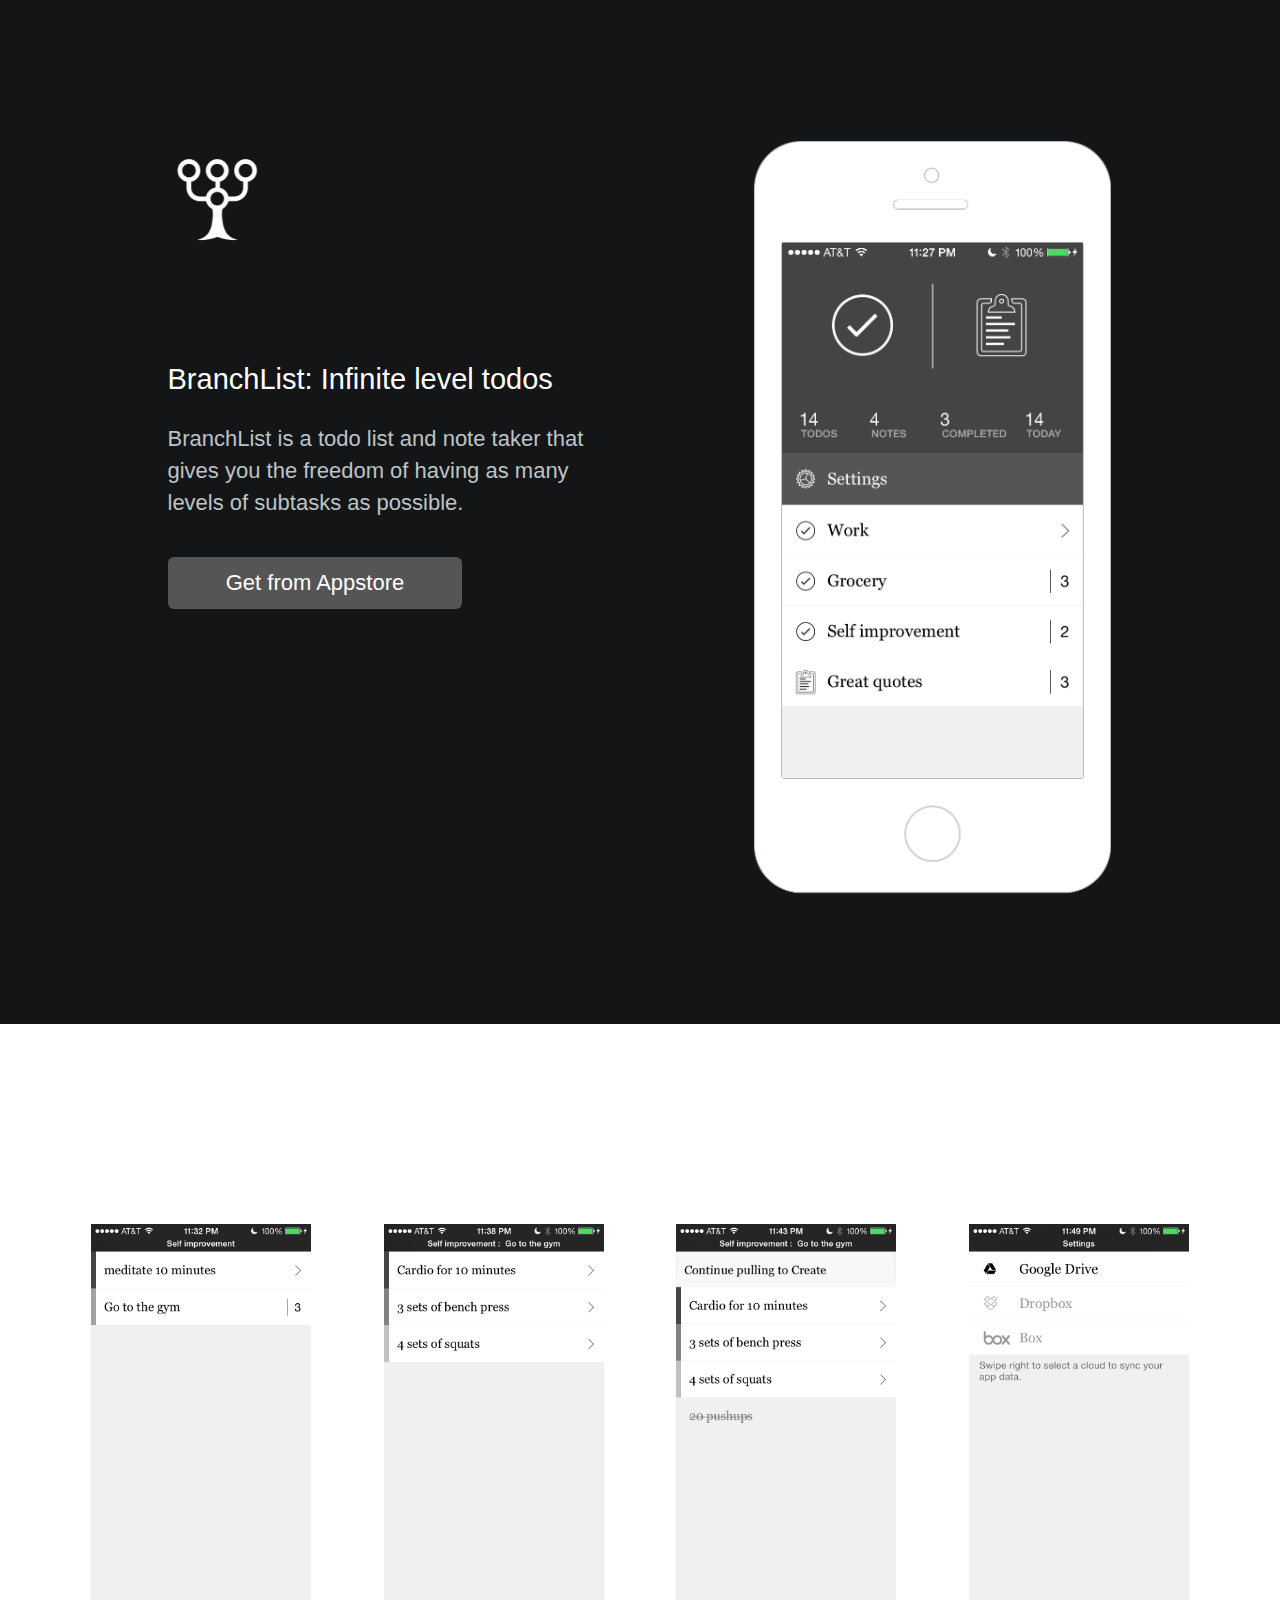
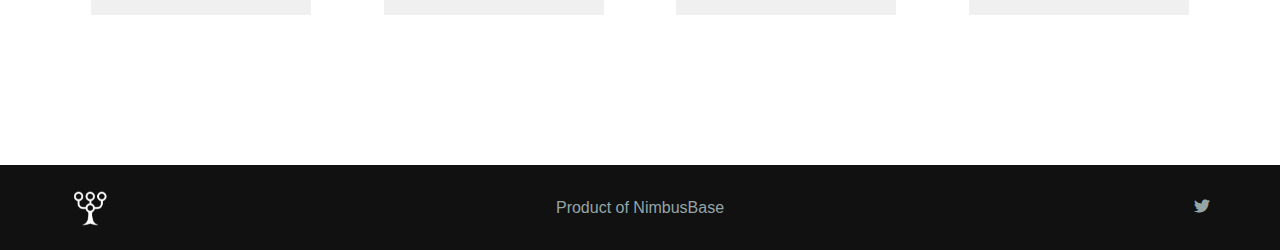
==== cn/index.html @ 677c8f85 "Add cn page" ====
<!DOCTYPE html>
<html lang="en">
    <head>
        <meta charset="utf-8">
        <title>BranchList</title>
        <meta name="apple-mobile-web-app-capable" content="yes" />
        <meta name="viewport" content="width=device-width, initial-scale=1.0, maximum-scale=1.0, user-scalable=no" />
        <meta name="apple-mobile-web-app-status-bar-style" content="black" />
        <link rel="shortcut icon" href="/flat-ui/images/favicon.ico">
        <link rel="stylesheet" href="/flat-ui/bootstrap/css/bootstrap.css">
        <link rel="stylesheet" href="/flat-ui/css/flat-ui.css">
        <!-- Using only with Flat-UI (free)-->
        <link rel="stylesheet" href="/common-files/css/icon-font.css">
        <!-- end -->
        <link rel="stylesheet" href="/css/style.css">
        <link rel="stylesheet" href="/css/edit.css">
    </head>

    <body>
        
        <div class="page-wrapper">
            <!-- header-13 -->
            <header class="header-13">
                <div class="container">
                    <div class="row">
                        <div class="col-sm-11 col-sm-offset-1">
                            <a class="brand" href="#"><img src="/img/iOS7_icon_grid@2x.png" width="100" height="100" alt=""> </a>
                        </div>
                    </div>
                </div>
            </header>
            <section class="header-13-sub v-center bg-midnight-blue">
                <div>
                    <div class="background">&nbsp;</div>
                    <div class="container">
                        <div class="row">
                            <div class="col-sm-5 col-sm-offset-1">
                                <h3>BranchList: Infinite level todos</h3>
                                <p class="lead">BranchList is a todo list and note taker that gives you the freedom of having as many levels of subtasks as possible.</p> <br>
                                <div class="row">
                                    <div class="col-md-8">
                                        <a class="btn btn-danger btn-huge" href="#">Get from Appstore</a>
                                    </div>
                                </div>
                            </div>
                            <div class="col-sm-4 col-sm-offset-1">
                                <img src="/img/branchlist_iphone.png" class="hidden-xs" alt="">
                            </div>
                        </div>
                    </div>
                </div>
            </section>

      <!-- content-30 -->
      <section class="content-30">
        <div class="container">
          <div class="row features">
            <div class="col-sm-3 box-1">
              <div class="description-top">
                <h6>Click on the right side of any task or list to go down another level; The number indicate # of subtasks</h6>
                <img src="/common-files/img/content/arrow-tl@2x.png" width="61" height="97" alt="">
              </div>
              <div class="img">
                <img src="/img/branchlist_1.png" width="220" height="391" alt="">
                <img src="/img/branchlist_1.png" width="220" height="391" alt="">
              </div>
            </div>
            <div class="col-sm-3 box-2">
              <div class="description-top">
                <h6>Go down as many levels as you like</h6>
                <img src="/common-files/img/content/arrow-tl@2x.png" width="61" height="97" alt="">
              </div>
              <div class="img">
                <img src="/img/branchlist_2.png" width="220" height="391" alt="">
                <img src="/img/branchlist_2.png" width="220" height="391" alt="">
              </div>
            </div>
            <div class="col-sm-3 box-3">
              <div class="description-top">
                <h6>Intuitive ui allowing you to pull down and pinch apart to create, and swipe to complete or delete</h6>
                <img src="/common-files/img/content/arrow-tr@2x.png" width="61" height="97" alt="">
              </div>
              <div class="img">
                <img src="/img/branchlist_3.png" width="220" height="391" alt="">
                <img src="/img/branchlist_3.png" width="220" height="391" alt="">
              </div>
            </div>
            <div class="col-sm-3 box-4">
              <div class="description-top">
                <h6>Sync the data on any of your personal cloud accounts!</h6>
                <img src="/common-files/img/content/arrow-tr@2x.png" width="61" height="97" alt="">
              </div>
              <div class="img">
                <img src="/img/branchlist_4.png" width="220" height="391" alt="">
                <img src="/img/branchlist_4.png" width="220" height="391" alt="">
              </div>
            </div>
          </div>
        </div>
      </section>


	<footer class="footer-14">
        <div class="container">
          <a class="brand" href="#">
            <img src="/img/iOS7_icon_grid@2x.png" width="41" height="41" alt="" style="position: relative; top: -7px;">
          </a>
          <nav>
            <ul>
              <li class="active"><a target="_blank" href="http://nimbusbase.com">Product of NimbusBase</a>
              </li>
            </ul>
          </nav>
          <div class="social-btns">
            <a href="https://twitter.com/nimbusbase">
              <div class="fui-twitter"></div>
              <div class="fui-twitter"></div>
            </a>
            <!--<a href="#">
              <div class="fui-facebook"></div>
              <div class="fui-facebook"></div>
            </a>
            <a href="#">
              <div class="fui-vimeo"></div>
              <div class="fui-vimeo"></div>
            </a> -->
          </div>
        </div>
      </footer>

        </div>

        <!-- Placed at the end of the document so the pages load faster -->
        <script src="/common-files/js/jquery-1.10.2.min.js"></script>
        <script src="/flat-ui/js/bootstrap.min.js"></script>
        <script src="/common-files/js/modernizr.custom.js"></script>
        <script src="/common-files/js/jquery.scrollTo-1.4.3.1-min.js"></script>
        <script src="/common-files/js/jquery.parallax.min.js"></script>
        <script src="/common-files/js/startup-kit.js"></script>
        <!-- <script src="js/script.js"></script> -->

    </body>
</html>
---- flat-ui/css/flat-ui.css ----
@font-face {
  font-family: 'Lato';
  src: url('../fonts/lato/lato-black.eot');
  src: url('../fonts/lato/lato-black.eot?#iefix') format('embedded-opentype'), url('../fonts/lato/lato-black.woff') format('woff'), url('../fonts/lato/lato-black.ttf') format('truetype'), url('../fonts/lato/lato-black.svg#latoblack') format('svg');
  font-weight: 900;
  font-style: normal;
}
@font-face {
  font-family: 'Lato';
  src: url('../fonts/lato/lato-bold.eot');
  src: url('../fonts/lato/lato-bold.eot?#iefix') format('embedded-opentype'), url('../fonts/lato/lato-bold.woff') format('woff'), url('../fonts/lato/lato-bold.ttf') format('truetype'), url('../fonts/lato/lato-bold.svg#latobold') format('svg');
  font-weight: bold;
  font-style: normal;
}
@font-face {
  font-family: 'Lato';
  src: url('../fonts/lato/lato-bolditalic.eot');
  src: url('../fonts/lato/lato-bolditalic.eot?#iefix') format('embedded-opentype'), url('../fonts/lato/lato-bolditalic.woff') format('woff'), url('../fonts/lato/lato-bolditalic.ttf') format('truetype'), url('../fonts/lato/lato-bolditalic.svg#latobold-italic') format('svg');
  font-weight: bold;
  font-style: italic;
}
@font-face {
  font-family: 'Lato';
  src: url('../fonts/lato/lato-italic.eot');
  src: url('../fonts/lato/lato-italic.eot?#iefix') format('embedded-opentype'), url('../fonts/lato/lato-italic.woff') format('woff'), url('../fonts/lato/lato-italic.ttf') format('truetype'), url('../fonts/lato/lato-italic.svg#latoitalic') format('svg');
  font-weight: normal;
  font-style: italic;
}
@font-face {
  font-family: 'Lato';
  src: url('../fonts/lato/lato-light.eot');
  src: url('../fonts/lato/lato-light.eot?#iefix') format('embedded-opentype'), url('../fonts/lato/lato-light.woff') format('woff'), url('../fonts/lato/lato-light.ttf') format('truetype'), url('../fonts/lato/lato-light.svg#latolight') format('svg');
  font-weight: 300;
  font-style: normal;
}
@font-face {
  font-family: 'Lato';
  src: url('../fonts/lato/lato-regular.eot');
  src: url('../fonts/lato/lato-regular.eot?#iefix') format('embedded-opentype'), url('../fonts/lato/lato-regular.woff') format('woff'), url('../fonts/lato/lato-regular.ttf') format('truetype'), url('../fonts/lato/lato-regular.svg#latoregular') format('svg');
  font-weight: normal;
  font-style: normal;
}
@font-face {
  font-family: "Flat-UI-Icons";
  src: url('../fonts/flat-ui-icons-regular.eot');
  src: url('../fonts/flat-ui-icons-regular.eot?#iefix') format('embedded-opentype'), url('../fonts/flat-ui-icons-regular.woff') format('woff'), url('../fonts/flat-ui-icons-regular.ttf') format('truetype'), url('../fonts/flat-ui-icons-regular.svg#flat-ui-icons-regular') format('svg');
  font-weight: normal;
  font-style: normal;
}
/* Use the following CSS code if you want to use data attributes for inserting your icons */
[data-icon]:before {
  font-family: 'Flat-UI-Icons';
  content: attr(data-icon);
  speak: none;
  font-weight: normal;
  font-variant: normal;
  text-transform: none;
  -webkit-font-smoothing: antialiased;
  -moz-osx-font-smoothing: grayscale;
}
/* Use the following CSS code if you want to have a class per icon */
/*
Instead of a list of all class selectors,
you can use the generic selector below, but it's slower:
[class*="fui-"] {
*/
.fui-arrow-right,
.fui-arrow-left,
.fui-cmd,
.fui-check-inverted,
.fui-heart,
.fui-location,
.fui-plus,
.fui-check,
.fui-cross,
.fui-list,
.fui-new,
.fui-video,
.fui-photo,
.fui-volume,
.fui-time,
.fui-eye,
.fui-chat,
.fui-search,
.fui-user,
.fui-mail,
.fui-lock,
.fui-gear,
.fui-radio-unchecked,
.fui-radio-checked,
.fui-checkbox-unchecked,
.fui-checkbox-checked,
.fui-calendar-solid,
.fui-pause,
.fui-play,
.fui-check-inverted-2 {
  display: inline-block;
  font-family: 'Flat-UI-Icons';
  speak: none;
  font-style: normal;
  font-weight: normal;
  font-variant: normal;
  text-transform: none;
  -webkit-font-smoothing: antialiased;
  -moz-osx-font-smoothing: grayscale;
}
.fui-arrow-right:before {
  content: "\e02c";
}
.fui-arrow-left:before {
  content: "\e02d";
}
.fui-cmd:before {
  content: "\e02f";
}
.fui-check-inverted:before {
  content: "\e006";
}
.fui-heart:before {
  content: "\e007";
}
.fui-location:before {
  content: "\e008";
}
.fui-plus:before {
  content: "\e009";
}
.fui-check:before {
  content: "\e00a";
}
.fui-cross:before {
  content: "\e00b";
}
.fui-list:before {
  content: "\e00c";
}
.fui-new:before {
  content: "\e00d";
}
.fui-video:before {
  content: "\e00e";
}
.fui-photo:before {
  content: "\e00f";
}
.fui-volume:before {
  content: "\e010";
}
.fui-time:before {
  content: "\e011";
}
.fui-eye:before {
  content: "\e012";
}
.fui-chat:before {
  content: "\e013";
}
.fui-search:before {
  content: "\e01c";
}
.fui-user:before {
  content: "\e01d";
}
.fui-mail:before {
  content: "\e01e";
}
.fui-lock:before {
  content: "\e01f";
}
.fui-gear:before {
  content: "\e024";
}
.fui-radio-unchecked:before {
  content: "\e02b";
}
.fui-radio-checked:before {
  content: "\e032";
}
.fui-checkbox-unchecked:before {
  content: "\e033";
}
.fui-checkbox-checked:before {
  content: "\e034";
}
.fui-calendar-solid:before {
  content: "\e022";
}
.fui-pause:before {
  content: "\e03b";
}
.fui-play:before {
  content: "\e03c";
}
.fui-check-inverted-2:before {
  content: "\e000";
}
.dropdown-arrow-inverse {
  border-bottom-color: #34495e !important;
  border-top-color: #34495e !important;
}
body {
  font-family: "Lato", Helvetica, Arial, sans-serif;
  font-size: 18px;
  line-height: 1.72222;
  color: #34495e;
  background-color: #ffffff;
}
a {
  color: #16a085;
  text-decoration: none;
  -webkit-transition: 0.25s;
  transition: 0.25s;
}
a:hover,
a:focus {
  color: #1abc9c;
  text-decoration: none;
}
a:focus {
  outline: none;
}
.img-rounded {
  border-radius: 6px;
}
.img-thumbnail {
  padding: 4px;
  line-height: 1.72222;
  background-color: #ffffff;
  border: 2px solid #bdc3c7;
  border-radius: 6px;
  -webkit-transition: all 0.25s ease-in-out;
  transition: all 0.25s ease-in-out;
  display: inline-block;
  max-width: 100%;
  height: auto;
}
.img-comment {
  font-size: 15px;
  line-height: 1.2;
  font-style: italic;
  margin: 24px 0;
}
h1,
h2,
h3,
h4,
h5,
h6,
.h1,
.h2,
.h3,
.h4,
.h5,
.h6 {
  font-family: inherit;
  font-weight: 700;
  line-height: 1.1;
  color: inherit;
}
h1 small,
h2 small,
h3 small,
h4 small,
h5 small,
h6 small,
.h1 small,
.h2 small,
.h3 small,
.h4 small,
.h5 small,
.h6 small {
  color: #e7e9ec;
}
h1,
h2,
h3 {
  margin-top: 30px;
  margin-bottom: 15px;
}
h4,
h5,
h6 {
  margin-top: 15px;
  margin-bottom: 15px;
}
h6 {
  font-weight: normal;
}
h1,
.h1 {
  font-size: 61px;
}
h2,
.h2 {
  font-size: 53px;
}
h3,
.h3 {
  font-size: 40px;
}
h4,
.h4 {
  font-size: 29px;
}
h5,
.h5 {
  font-size: 28px;
}
h6,
.h6 {
  font-size: 24px;
}
p {
  font-size: 18px;
  line-height: 1.72222;
  margin: 0 0 15px;
}
.lead {
  margin-bottom: 30px;
  font-size: 28px;
  line-height: 1.46428571;
  font-weight: 300;
}
@media (min-width: 768px) {
  .lead {
    font-size: 30.006px;
  }
}
small,
.small {
  font-size: 83%;
  line-height: 2.067;
}
.text-muted {
  color: #bdc3c7;
}
.text-inverse {
  color: #ffffff;
}
.text-primary {
  color: #1abc9c;
}
a.text-primary:hover {
  color: #15967d;
}
.text-warning {
  color: #f1c40f;
}
a.text-warning:hover {
  color: #c19d0c;
}
.text-danger {
  color: #e74c3c;
}
a.text-danger:hover {
  color: #b93d30;
}
.text-success {
  color: #2ecc71;
}
a.text-success:hover {
  color: #25a35a;
}
.text-info {
  color: #3498db;
}
a.text-info:hover {
  color: #2a7aaf;
}
.bg-primary {
  color: #ffffff;
  background-color: #34495e;
}
a.bg-primary:hover {
  background-color: #222f3d;
}
.bg-success {
  background-color: #dff0d8;
}
a.bg-success:hover {
  background-color: #c1e2b3;
}
.bg-info {
  background-color: #d9edf7;
}
a.bg-info:hover {
  background-color: #afd9ee;
}
.bg-warning {
  background-color: #fcf8e3;
}
a.bg-warning:hover {
  background-color: #f7ecb5;
}
.bg-danger {
  background-color: #f2dede;
}
a.bg-danger:hover {
  background-color: #e4b9b9;
}
.page-header {
  padding-bottom: 14px;
  margin: 60px 0 30px;
  border-bottom: 1px solid #e7e9ec;
}
ul,
ol {
  margin-bottom: 15px;
}
dl {
  margin-bottom: 30px;
}
dt,
dd {
  line-height: 1.72222;
}
@media (min-width: 768px) {
  .dl-horizontal dt {
    width: 160px;
  }
  .dl-horizontal dd {
    margin-left: 180px;
  }
}
abbr[title],
abbr[data-original-title] {
  border-bottom: 1px dotted #bdc3c7;
}
blockquote {
  border-left: 3px solid #e7e9ec;
  padding: 0 0 0 16px;
  margin: 0 0 30px;
}
blockquote p {
  font-size: 20px;
  line-height: 1.55;
  font-weight: normal;
  margin-bottom: .4em;
}
blockquote small,
blockquote .small {
  font-size: 18px;
  line-height: 1.72222;
  font-style: italic;
  color: inherit;
}
blockquote small:before,
blockquote .small:before {
  content: "";
}
blockquote.pull-right {
  padding-right: 16px;
  padding-left: 0;
  border-right: 3px solid #e7e9ec;
  border-left: 0;
}
blockquote.pull-right small:after {
  content: "";
}
address {
  margin-bottom: 30px;
  line-height: 1.72222;
}
code,
kbd,
pre,
samp {
  font-family: Monaco, Menlo, Consolas, "Courier New", monospace;
}
code {
  padding: 2px 6px;
  font-size: 85%;
  color: #c7254e;
  background-color: #f9f2f4;
  border-radius: 4px;
}
kbd {
  padding: 2px 6px;
  font-size: 85%;
  color: #ffffff;
  background-color: #34495e;
  border-radius: 4px;
  box-shadow: none;
}
pre {
  padding: 8px;
  margin: 0 0 15px;
  font-size: 13px;
  line-height: 1.72222;
  color: inherit;
  background-color: #ffffff;
  border: 2px solid #e7e9ec;
  border-radius: 6px;
  white-space: pre;
}
.pre-scrollable {
  max-height: 340px;
}
.thumbnail {
  display: block;
  padding: 4px;
  margin-bottom: 5px;
  line-height: 1.72222;
  background-color: #ffffff;
  border: 2px solid #bdc3c7;
  border-radius: 6px;
  -webkit-transition: all 0.25s ease-in-out;
  transition: all 0.25s ease-in-out;
}
.thumbnail > img,
.thumbnail a > img {
  display: block;
  max-width: 100%;
  height: auto;
  margin-left: auto;
  margin-right: auto;
}
a.thumbnail:hover,
a.thumbnail:focus,
a.thumbnail.active {
  border-color: #16a085;
}
.thumbnail .caption {
  padding: 9px;
  color: #34495e;
}
.btn {
  border: none;
  font-size: 15px;
  font-weight: normal;
  line-height: 1.4;
  border-radius: 4px;
  padding: 10px 15px;
  -webkit-font-smoothing: subpixel-antialiased;
  -webkit-transition: border .25s linear, color .25s linear, background-color .25s linear;
  transition: border .25s linear, color .25s linear, background-color .25s linear;
}
.btn:hover,
.btn:focus {
  outline: none;
  color: #ffffff;
}
.btn:active,
.btn.active {
  outline: none;
  -webkit-box-shadow: none;
  box-shadow: none;
}
.btn.disabled,
.btn[disabled],
fieldset[disabled] .btn {
  background-color: #bdc3c7;
  color: rgba(255, 255, 255, 0.75);
  opacity: 0.7;
  filter: alpha(opacity=70);
}
.btn > [class^="fui-"] {
  margin: 0 1px;
  position: relative;
  line-height: 1;
  top: 1px;
}
.btn-xs.btn > [class^="fui-"] {
  font-size: 11px;
  top: 0;
}
.btn-hg.btn > [class^="fui-"] {
  top: 2px;
}
.btn-default {
  color: #ffffff;
  background-color: #bdc3c7;
}
.btn-default:hover,
.btn-default:focus,
.btn-default:active,
.btn-default.active,
.open .dropdown-toggle.btn-default {
  color: #ffffff;
  background-color: #cacfd2;
  border-color: #cacfd2;
}
.btn-default:active,
.btn-default.active,
.open .dropdown-toggle.btn-default {
  background: #a1a6a9;
  border-color: #a1a6a9;
}
.btn-default.disabled,
.btn-default[disabled],
fieldset[disabled] .btn-default,
.btn-default.disabled:hover,
.btn-default[disabled]:hover,
fieldset[disabled] .btn-default:hover,
.btn-default.disabled:focus,
.btn-default[disabled]:focus,
fieldset[disabled] .btn-default:focus,
.btn-default.disabled:active,
.btn-default[disabled]:active,
fieldset[disabled] .btn-default:active,
.btn-default.disabled.active,
.btn-default[disabled].active,
fieldset[disabled] .btn-default.active {
  background-color: #bdc3c7;
  border-color: #bdc3c7;
}
.btn-primary {
  color: #ffffff;
  background-color: #1abc9c;
}
.btn-primary:hover,
.btn-primary:focus,
.btn-primary:active,
.btn-primary.active,
.open .dropdown-toggle.btn-primary {
  color: #ffffff;
  background-color: #48c9b0;
  border-color: #48c9b0;
}
.btn-primary:active,
.btn-primary.active,
.open .dropdown-toggle.btn-primary {
  background: #16a085;
  border-color: #16a085;
}
.btn-primary.disabled,
.btn-primary[disabled],
fieldset[disabled] .btn-primary,
.btn-primary.disabled:hover,
.btn-primary[disabled]:hover,
fieldset[disabled] .btn-primary:hover,
.btn-primary.disabled:focus,
.btn-primary[disabled]:focus,
fieldset[disabled] .btn-primary:focus,
.btn-primary.disabled:active,
.btn-primary[disabled]:active,
fieldset[disabled] .btn-primary:active,
.btn-primary.disabled.active,
.btn-primary[disabled].active,
fieldset[disabled] .btn-primary.active {
  background-color: #1abc9c;
  border-color: #1abc9c;
}
.btn-info {
  color: #ffffff;
  background-color: #3498db;
}
.btn-info:hover,
.btn-info:focus,
.btn-info:active,
.btn-info.active,
.open .dropdown-toggle.btn-info {
  color: #ffffff;
  background-color: #5dade2;
  border-color: #5dade2;
}
.btn-info:active,
.btn-info.active,
.open .dropdown-toggle.btn-info {
  background: #2c81ba;
  border-color: #2c81ba;
}
.btn-info.disabled,
.btn-info[disabled],
fieldset[disabled] .btn-info,
.btn-info.disabled:hover,
.btn-info[disabled]:hover,
fieldset[disabled] .btn-info:hover,
.btn-info.disabled:focus,
.btn-info[disabled]:focus,
fieldset[disabled] .btn-info:focus,
.btn-info.disabled:active,
.btn-info[disabled]:active,
fieldset[disabled] .btn-info:active,
.btn-info.disabled.active,
.btn-info[disabled].active,
fieldset[disabled] .btn-info.active {
  background-color: #3498db;
  border-color: #3498db;
}
.btn-danger {
  color: #ffffff;
  background-color: #e74c3c;
}
.btn-danger:hover,
.btn-danger:focus,
.btn-danger:active,
.btn-danger.active,
.open .dropdown-toggle.btn-danger {
  color: #ffffff;
  background-color: #ec7063;
  border-color: #ec7063;
}
.btn-danger:active,
.btn-danger.active,
.open .dropdown-toggle.btn-danger {
  background: #c44133;
  border-color: #c44133;
}
.btn-danger.disabled,
.btn-danger[disabled],
fieldset[disabled] .btn-danger,
.btn-danger.disabled:hover,
.btn-danger[disabled]:hover,
fieldset[disabled] .btn-danger:hover,
.btn-danger.disabled:focus,
.btn-danger[disabled]:focus,
fieldset[disabled] .btn-danger:focus,
.btn-danger.disabled:active,
.btn-danger[disabled]:active,
fieldset[disabled] .btn-danger:active,
.btn-danger.disabled.active,
.btn-danger[disabled].active,
fieldset[disabled] .btn-danger.active {
  background-color: #e74c3c;
  border-color: #e74c3c;
}
.btn-success {
  color: #ffffff;
  background-color: #2ecc71;
}
.btn-success:hover,
.btn-success:focus,
.btn-success:active,
.btn-success.active,
.open .dropdown-toggle.btn-success {
  color: #ffffff;
  background-color: #58d68d;
  border-color: #58d68d;
}
.btn-success:active,
.btn-success.active,
.open .dropdown-toggle.btn-success {
  background: #27ad60;
  border-color: #27ad60;
}
.btn-success.disabled,
.btn-success[disabled],
fieldset[disabled] .btn-success,
.btn-success.disabled:hover,
.btn-success[disabled]:hover,
fieldset[disabled] .btn-success:hover,
.btn-success.disabled:focus,
.btn-success[disabled]:focus,
fieldset[disabled] .btn-success:focus,
.btn-success.disabled:active,
.btn-success[disabled]:active,
fieldset[disabled] .btn-success:active,
.btn-success.disabled.active,
.btn-success[disabled].active,
fieldset[disabled] .btn-success.active {
  background-color: #2ecc71;
  border-color: #2ecc71;
}
.btn-warning {
  color: #ffffff;
  background-color: #f1c40f;
}
.btn-warning:hover,
.btn-warning:focus,
.btn-warning:active,
.btn-warning.active,
.open .dropdown-toggle.btn-warning {
  color: #ffffff;
  background-color: #f5d313;
  border-color: #f5d313;
}
.btn-warning:active,
.btn-warning.active,
.open .dropdown-toggle.btn-warning {
  background: #cda70d;
  border-color: #cda70d;
}
.btn-warning.disabled,
.btn-warning[disabled],
fieldset[disabled] .btn-warning,
.btn-warning.disabled:hover,
.btn-warning[disabled]:hover,
fieldset[disabled] .btn-warning:hover,
.btn-warning.disabled:focus,
.btn-warning[disabled]:focus,
fieldset[disabled] .btn-warning:focus,
.btn-warning.disabled:active,
.btn-warning[disabled]:active,
fieldset[disabled] .btn-warning:active,
.btn-warning.disabled.active,
.btn-warning[disabled].active,
fieldset[disabled] .btn-warning.active {
  background-color: #f1c40f;
  border-color: #f1c40f;
}
.btn-inverse {
  color: #ffffff;
  background-color: #34495e;
}
.btn-inverse:hover,
.btn-inverse:focus,
.btn-inverse:active,
.btn-inverse.active,
.open .dropdown-toggle.btn-inverse {
  color: #ffffff;
  background-color: #415b76;
  border-color: #415b76;
}
.btn-inverse:active,
.btn-inverse.active,
.open .dropdown-toggle.btn-inverse {
  background: #2c3e50;
  border-color: #2c3e50;
}
.btn-inverse.disabled,
.btn-inverse[disabled],
fieldset[disabled] .btn-inverse,
.btn-inverse.disabled:hover,
.btn-inverse[disabled]:hover,
fieldset[disabled] .btn-inverse:hover,
.btn-inverse.disabled:focus,
.btn-inverse[disabled]:focus,
fieldset[disabled] .btn-inverse:focus,
.btn-inverse.disabled:active,
.btn-inverse[disabled]:active,
fieldset[disabled] .btn-inverse:active,
.btn-inverse.disabled.active,
.btn-inverse[disabled].active,
fieldset[disabled] .btn-inverse.active {
  background-color: #34495e;
  border-color: #34495e;
}
.btn-embossed {
  -webkit-box-shadow: inset 0 -2px 0 rgba(0, 0, 0, 0.15);
  box-shadow: inset 0 -2px 0 rgba(0, 0, 0, 0.15);
}
.btn-embossed.active,
.btn-embossed:active {
  -webkit-box-shadow: inset 0 2px 0 rgba(0, 0, 0, 0.15);
  box-shadow: inset 0 2px 0 rgba(0, 0, 0, 0.15);
}
.btn-wide {
  min-width: 140px;
  padding-left: 30px;
  padding-right: 30px;
}
.btn-link {
  color: #16a085;
}
.btn-link:hover,
.btn-link:focus {
  color: #1abc9c;
  text-decoration: underline;
  background-color: transparent;
}
.btn-link[disabled]:hover,
fieldset[disabled] .btn-link:hover,
.btn-link[disabled]:focus,
fieldset[disabled] .btn-link:focus {
  color: #bdc3c7;
  text-decoration: none;
}
.btn-hg {
  padding: 13px 20px;
  font-size: 22px;
  line-height: 1.227;
  border-radius: 6px;
}
.btn-lg {
  padding: 10px 19px;
  font-size: 17px;
  line-height: 1.471;
  border-radius: 6px;
}
.btn-sm {
  padding: 9px 13px;
  font-size: 13px;
  line-height: 1.385;
  border-radius: 4px;
}
.btn-xs {
  padding: 6px 9px;
  font-size: 12px;
  line-height: 1.083;
  border-radius: 3px;
}
.btn-tip {
  font-weight: 300;
  padding-left: 10px;
  font-size: 92%;
}
.btn-block {
  white-space: normal;
}
.btn-default .caret {
  border-top-color: #ffffff;
}
.btn-primary .caret,
.btn-success .caret,
.btn-warning .caret,
.btn-danger .caret,
.btn-info .caret {
  border-top-color: #ffffff;
}
.dropup .btn-default .caret {
  border-bottom-color: #ffffff;
}
.dropup .btn-primary .caret,
.dropup .btn-success .caret,
.dropup .btn-warning .caret,
.dropup .btn-danger .caret,
.dropup .btn-info .caret {
  border-bottom-color: #ffffff;
}
.btn-group-xs > .btn {
  padding: 6px 9px;
  font-size: 12px;
  line-height: 1.083;
  border-radius: 3px;
}
.btn-group-sm > .btn {
  padding: 9px 13px;
  font-size: 13px;
  line-height: 1.385;
  border-radius: 4px;
}
.btn-group-lg > .btn {
  padding: 10px 19px;
  font-size: 17px;
  line-height: 1.471;
  border-radius: 6px;
}
.btn-group-gh > .btn {
  padding: 13px 20px;
  font-size: 22px;
  line-height: 1.227;
  border-radius: 6px;
}
.btn-group > .btn + .btn {
  margin-left: 0;
}
.btn-group > .btn + .dropdown-toggle {
  border-left: 2px solid rgba(52, 73, 94, 0.15);
  padding-left: 12px;
  padding-right: 12px;
}
.btn-group > .btn + .dropdown-toggle .caret {
  margin-left: 3px;
  margin-right: 3px;
}
.btn-group > .btn.btn-gh + .dropdown-toggle .caret {
  margin-left: 7px;
  margin-right: 7px;
}
.btn-group > .btn.btn-sm + .dropdown-toggle .caret {
  margin-left: 0;
  margin-right: 0;
}
.dropdown-toggle .caret {
  margin-left: 8px;
}
.btn-group > .btn,
.btn-group > .dropdown-menu,
.btn-group > .popover {
  font-weight: 400;
}
.btn-group:focus .dropdown-toggle {
  outline: none;
  -webkit-transition: 0.25s;
  transition: 0.25s;
}
.btn-group.open .dropdown-toggle {
  color: rgba(255, 255, 255, 0.75);
  -webkit-box-shadow: none;
  box-shadow: none;
}
.btn-toolbar .btn.active {
  color: #ffffff;
}
.btn-toolbar .btn > [class^="fui-"] {
  font-size: 16px;
  margin: 0 1px;
}
.caret {
  border-width: 8px 6px;
  border-bottom-color: #34495e;
  border-top-color: #34495e;
  border-style: solid;
  border-bottom-style: none;
  -webkit-transition: 0.25s;
  transition: 0.25s;
  -webkit-transform: scale(1.001, );
  -ms-transform: scale(1.001, );
  transform: scale(1.001, );
}
.dropup .caret,
.dropup .btn-lg .caret,
.navbar-fixed-bottom .dropdown .caret {
  border-bottom-width: 8px;
}
.btn-lg .caret {
  border-top-width: 8px;
  border-right-width: 6px;
  border-left-width: 6px;
}
.select {
  display: inline-block;
  margin-bottom: 10px;
}
[class*="span"] > .select[class*="span"] {
  margin-left: 0;
}
.select[class*="span"] .btn {
  width: 100%;
}
.select.select-block {
  display: block;
  float: none;
  margin-left: 0;
  width: auto;
}
.select.select-block:before,
.select.select-block:after {
  content: " ";
  /* 1 */

  display: table;
  /* 2 */

}
.select.select-block:after {
  clear: both;
}
.select.select-block .btn {
  width: 100%;
}
.select.select-block .dropdown-menu {
  width: 100%;
}
.select .btn {
  width: 220px;
}
.select .btn.btn-hg .filter-option {
  left: 20px;
  right: 40px;
  top: 13px;
}
.select .btn.btn-hg .caret {
  right: 20px;
}
.select .btn.btn-lg .filter-option {
  left: 18px;
  right: 38px;
}
.select .btn.btn-sm .filter-option {
  left: 13px;
  right: 33px;
}
.select .btn.btn-sm .caret {
  right: 13px;
}
.select .btn.btn-xs .filter-option {
  left: 13px;
  right: 33px;
  top: 5px;
}
.select .btn.btn-xs .caret {
  right: 13px;
}
.select .btn .filter-option {
  height: 26px;
  left: 13px;
  overflow: hidden;
  position: absolute;
  right: 33px;
  text-align: left;
  top: 10px;
}
.select .btn .caret {
  position: absolute;
  right: 16px;
  top: 50%;
  margin-top: -3px;
}
.select .btn .dropdown-toggle {
  border-radius: 6px;
}
.select .btn .dropdown-menu {
  min-width: 100%;
}
.select .btn .dropdown-menu dt {
  cursor: default;
  display: block;
  padding: 3px 20px;
}
.select .btn .dropdown-menu li:not(.disabled) > a:hover small {
  color: rgba(255, 255, 255, 0.004);
}
.select .btn .dropdown-menu li > a {
  min-height: 20px;
}
.select .btn .dropdown-menu li > a.opt {
  padding-left: 35px;
}
.select .btn .dropdown-menu li small {
  padding-left: .5em;
}
.select .btn .dropdown-menu li > dt small {
  font-weight: normal;
}
.select .btn > .disabled,
.select .btn .dropdown-menu li.disabled > a {
  cursor: default;
}
.select .caret {
  border-bottom-color: #ffffff;
  border-top-color: #ffffff;
}
legend {
  display: block;
  width: 100%;
  padding: 0;
  margin-bottom: 15px;
  font-size: 24px;
  line-height: inherit;
  color: inherit;
  border-bottom: none;
}
textarea {
  font-size: 20px;
  line-height: 24px;
  padding: 5px 11px;
}
input[type="search"] {
  -webkit-appearance: none !important;
}
label {
  font-weight: normal;
  font-size: 15px;
  line-height: 2.4;
}
.form-control:-moz-placeholder {
  color: #b2bcc5;
}
.form-control::-moz-placeholder {
  color: #b2bcc5;
  opacity: 1;
}
.form-control:-ms-input-placeholder {
  color: #b2bcc5;
}
.form-control::-webkit-input-placeholder {
  color: #b2bcc5;
}
.form-control.placeholder {
  color: #b2bcc5;
}
.form-control {
  border: 2px solid #bdc3c7;
  color: #34495e;
  font-family: "Lato", Helvetica, Arial, sans-serif;
  font-size: 15px;
  line-height: 1.467;
  padding: 8px 12px;
  height: 42px;
  -webkit-appearance: none;
  border-radius: 6px;
  -webkit-box-shadow: none;
  box-shadow: none;
  -webkit-transition: border .25s linear, color .25s linear, background-color .25s linear;
  transition: border .25s linear, color .25s linear, background-color .25s linear;
}
.form-group.focus .form-control,
.form-control:focus {
  border-color: #1abc9c;
  outline: 0;
  -webkit-box-shadow: none;
  box-shadow: none;
}
.form-control[disabled],
.form-control[readonly],
fieldset[disabled] .form-control {
  background-color: #f4f6f6;
  border-color: #d5dbdb;
  color: #d5dbdb;
  cursor: default;
  opacity: 0.7;
  filter: alpha(opacity=70);
}
.form-control.flat {
  border-color: transparent;
}
.form-control.flat:hover {
  border-color: #bdc3c7;
}
.form-control.flat:focus {
  border-color: #1abc9c;
}
.input-sm {
  height: 35px;
  padding: 6px 10px;
  font-size: 13px;
  line-height: 1.462;
  border-radius: 6px;
}
select.input-sm {
  height: 35px;
  line-height: 35px;
}
textarea.input-sm,
select[multiple].input-sm {
  height: auto;
}
.input-lg {
  height: 45px;
  padding: 10px 15px;
  font-size: 17px;
  line-height: 1.235;
  border-radius: 6px;
}
select.input-lg {
  height: 45px;
  line-height: 45px;
}
textarea.input-lg,
select[multiple].input-lg {
  height: auto;
}
.input-hg {
  height: 53px;
  padding: 10px 16px;
  font-size: 22px;
  line-height: 1.318;
  border-radius: 6px;
}
select.input-hg {
  height: 53px;
  line-height: 53px;
}
textarea.input-hg,
select[multiple].input-hg {
  height: auto;
}
.has-warning .help-block,
.has-warning .control-label,
.has-warning .radio,
.has-warning .checkbox,
.has-warning .radio-inline,
.has-warning .checkbox-inline {
  color: #f1c40f;
}
.has-warning .form-control {
  color: #f1c40f;
  border-color: #f1c40f;
  -webkit-box-shadow: none;
  box-shadow: none;
}
.has-warning .form-control:-moz-placeholder {
  color: #f1c40f;
}
.has-warning .form-control::-moz-placeholder {
  color: #f1c40f;
  opacity: 1;
}
.has-warning .form-control:-ms-input-placeholder {
  color: #f1c40f;
}
.has-warning .form-control::-webkit-input-placeholder {
  color: #f1c40f;
}
.has-warning .form-control.placeholder {
  color: #f1c40f;
}
.has-warning .form-control:focus {
  border-color: #f1c40f;
  -webkit-box-shadow: none;
  box-shadow: none;
}
.has-warning .input-group-addon {
  color: #f1c40f;
  border-color: #f1c40f;
  background-color: #ffffff;
}
.has-error .help-block,
.has-error .control-label,
.has-error .radio,
.has-error .checkbox,
.has-error .radio-inline,
.has-error .checkbox-inline {
  color: #e74c3c;
}
.has-error .form-control {
  color: #e74c3c;
  border-color: #e74c3c;
  -webkit-box-shadow: none;
  box-shadow: none;
}
.has-error .form-control:-moz-placeholder {
  color: #e74c3c;
}
.has-error .form-control::-moz-placeholder {
  color: #e74c3c;
  opacity: 1;
}
.has-error .form-control:-ms-input-placeholder {
  color: #e74c3c;
}
.has-error .form-control::-webkit-input-placeholder {
  color: #e74c3c;
}
.has-error .form-control.placeholder {
  color: #e74c3c;
}
.has-error .form-control:focus {
  border-color: #e74c3c;
  -webkit-box-shadow: none;
  box-shadow: none;
}
.has-error .input-group-addon {
  color: #e74c3c;
  border-color: #e74c3c;
  background-color: #ffffff;
}
.has-success .help-block,
.has-success .control-label,
.has-success .radio,
.has-success .checkbox,
.has-success .radio-inline,
.has-success .checkbox-inline {
  color: #2ecc71;
}
.has-success .form-control {
  color: #2ecc71;
  border-color: #2ecc71;
  -webkit-box-shadow: none;
  box-shadow: none;
}
.has-success .form-control:-moz-placeholder {
  color: #2ecc71;
}
.has-success .form-control::-moz-placeholder {
  color: #2ecc71;
  opacity: 1;
}
.has-success .form-control:-ms-input-placeholder {
  color: #2ecc71;
}
.has-success .form-control::-webkit-input-placeholder {
  color: #2ecc71;
}
.has-success .form-control.placeholder {
  color: #2ecc71;
}
.has-success .form-control:focus {
  border-color: #2ecc71;
  -webkit-box-shadow: none;
  box-shadow: none;
}
.has-success .input-group-addon {
  color: #2ecc71;
  border-color: #2ecc71;
  background-color: #ffffff;
}
.help-block {
  font-size: 15px;
  margin-bottom: 5px;
  color: inherit;
}
.form-group {
  position: relative;
  margin-bottom: 20px;
}
.form-horizontal .control-label,
.form-horizontal .radio,
.form-horizontal .checkbox,
.form-horizontal .radio-inline,
.form-horizontal .checkbox-inline {
  margin-top: 0;
  margin-bottom: 0;
  padding-top: 6px;
}
.form-horizontal .form-group {
  margin-left: -15px;
  margin-right: -15px;
}
.form-horizontal .form-group:before,
.form-horizontal .form-group:after {
  content: " ";
  /* 1 */

  display: table;
  /* 2 */

}
.form-horizontal .form-group:after {
  clear: both;
}
.form-horizontal .form-control-static {
  padding-top: 6px;
}
.form-group {
  position: relative;
}
.form-control + .input-icon {
  position: absolute;
  top: 2px;
  right: 2px;
  line-height: 37px;
  vertical-align: middle;
  font-size: 20px;
  color: #b2bcc5;
  background-color: #ffffff;
  padding: 0 12px 0 0;
  border-radius: 6px;
}
.input-hg + .input-icon {
  line-height: 49px;
  padding: 0 16px 0 0;
}
.input-lg + .input-icon {
  line-height: 41px;
  padding: 0 15px 0 0;
}
.input-sm + .input-icon {
  font-size: 18px;
  line-height: 30px;
  padding: 0 10px 0 0;
}
.has-success .input-icon {
  color: #2ecc71;
}
.has-warning .input-icon {
  color: #f1c40f;
}
.has-error .input-icon {
  color: #e74c3c;
}
.form-control[disabled] + .input-icon,
.form-control[readonly] + .input-icon,
fieldset[disabled] .form-control + .input-icon,
.form-control.disabled + .input-icon {
  color: #d5dbdb;
  background-color: transparent;
  opacity: 0.7;
  filter: alpha(opacity=70);
}
.input-group-hg > .form-control,
.input-group-hg > .input-group-addon,
.input-group-hg > .input-group-btn > .btn {
  height: 53px;
  padding: 10px 16px;
  font-size: 22px;
  line-height: 1.318;
  border-radius: 6px;
}
select.input-group-hg > .form-control,
select.input-group-hg > .input-group-addon,
select.input-group-hg > .input-group-btn > .btn {
  height: 53px;
  line-height: 53px;
}
textarea.input-group-hg > .form-control,
textarea.input-group-hg > .input-group-addon,
textarea.input-group-hg > .input-group-btn > .btn,
select[multiple].input-group-hg > .form-control,
select[multiple].input-group-hg > .input-group-addon,
select[multiple].input-group-hg > .input-group-btn > .btn {
  height: auto;
}
.input-group-lg > .form-control,
.input-group-lg > .input-group-addon,
.input-group-lg > .input-group-btn > .btn {
  height: 45px;
  padding: 10px 15px;
  font-size: 17px;
  line-height: 1.235;
  border-radius: 6px;
}
select.input-group-lg > .form-control,
select.input-group-lg > .input-group-addon,
select.input-group-lg > .input-group-btn > .btn {
  height: 45px;
  line-height: 45px;
}
textarea.input-group-lg > .form-control,
textarea.input-group-lg > .input-group-addon,
textarea.input-group-lg > .input-group-btn > .btn,
select[multiple].input-group-lg > .form-control,
select[multiple].input-group-lg > .input-group-addon,
select[multiple].input-group-lg > .input-group-btn > .btn {
  height: auto;
}
.input-group-sm > .form-control,
.input-group-sm > .input-group-addon,
.input-group-sm > .input-group-btn > .btn {
  height: 35px;
  padding: 6px 10px;
  font-size: 13px;
  line-height: 1.462;
  border-radius: 6px;
}
select.input-group-sm > .form-control,
select.input-group-sm > .input-group-addon,
select.input-group-sm > .input-group-btn > .btn {
  height: 35px;
  line-height: 35px;
}
textarea.input-group-sm > .form-control,
textarea.input-group-sm > .input-group-addon,
textarea.input-group-sm > .input-group-btn > .btn,
select[multiple].input-group-sm > .form-control,
select[multiple].input-group-sm > .input-group-addon,
select[multiple].input-group-sm > .input-group-btn > .btn {
  height: auto;
}
.input-group-addon {
  padding: 10px 12px;
  font-size: 15px;
  color: #ffffff;
  text-align: center;
  background-color: #bdc3c7;
  border: 1px solid #bdc3c7;
  border-radius: 6px;
  -webkit-transition: border .25s linear, color .25s linear, background-color .25s linear;
  transition: border .25s linear, color .25s linear, background-color .25s linear;
}
.input-group-hg .input-group-addon,
.input-group-lg .input-group-addon,
.input-group-sm .input-group-addon {
  line-height: 1;
}
.input-group .form-control:first-child,
.input-group-addon:first-child,
.input-group-btn:first-child > .btn,
.input-group-btn:first-child > .dropdown-toggle,
.input-group-btn:last-child > .btn:not(:last-child):not(.dropdown-toggle) {
  border-bottom-right-radius: 0;
  border-top-right-radius: 0;
}
.input-group .form-control:last-child,
.input-group-addon:last-child,
.input-group-btn:last-child > .btn,
.input-group-btn:last-child > .dropdown-toggle,
.input-group-btn:first-child > .btn:not(:first-child) {
  border-bottom-left-radius: 0;
  border-top-left-radius: 0;
}
.form-group.focus .input-group-addon,
.input-group.focus .input-group-addon {
  background-color: #1abc9c;
  border-color: #1abc9c;
}
.form-group.focus .input-group-btn > .btn-default + .btn-default,
.input-group.focus .input-group-btn > .btn-default + .btn-default {
  border-left-color: #16a085;
}
.form-group.focus .input-group-btn .btn,
.input-group.focus .input-group-btn .btn {
  border-color: #1abc9c;
  background-color: #ffffff;
  color: #1abc9c;
}
.form-group.focus .input-group-btn .btn-default,
.input-group.focus .input-group-btn .btn-default {
  color: #ffffff;
  background-color: #1abc9c;
}
.form-group.focus .input-group-btn .btn-default:hover,
.input-group.focus .input-group-btn .btn-default:hover,
.form-group.focus .input-group-btn .btn-default:focus,
.input-group.focus .input-group-btn .btn-default:focus,
.form-group.focus .input-group-btn .btn-default:active,
.input-group.focus .input-group-btn .btn-default:active,
.form-group.focus .input-group-btn .btn-default.active,
.input-group.focus .input-group-btn .btn-default.active,
.open .dropdown-toggle.form-group.focus .input-group-btn .btn-default,
.open .dropdown-toggle.input-group.focus .input-group-btn .btn-default {
  color: #ffffff;
  background-color: #48c9b0;
  border-color: #48c9b0;
}
.form-group.focus .input-group-btn .btn-default:active,
.input-group.focus .input-group-btn .btn-default:active,
.form-group.focus .input-group-btn .btn-default.active,
.input-group.focus .input-group-btn .btn-default.active,
.open .dropdown-toggle.form-group.focus .input-group-btn .btn-default,
.open .dropdown-toggle.input-group.focus .input-group-btn .btn-default {
  background: #16a085;
  border-color: #16a085;
}
.form-group.focus .input-group-btn .btn-default.disabled,
.input-group.focus .input-group-btn .btn-default.disabled,
.form-group.focus .input-group-btn .btn-default[disabled],
.input-group.focus .input-group-btn .btn-default[disabled],
fieldset[disabled] .form-group.focus .input-group-btn .btn-default,
fieldset[disabled] .input-group.focus .input-group-btn .btn-default,
.form-group.focus .input-group-btn .btn-default.disabled:hover,
.input-group.focus .input-group-btn .btn-default.disabled:hover,
.form-group.focus .input-group-btn .btn-default[disabled]:hover,
.input-group.focus .input-group-btn .btn-default[disabled]:hover,
fieldset[disabled] .form-group.focus .input-group-btn .btn-default:hover,
fieldset[disabled] .input-group.focus .input-group-btn .btn-default:hover,
.form-group.focus .input-group-btn .btn-default.disabled:focus,
.input-group.focus .input-group-btn .btn-default.disabled:focus,
.form-group.focus .input-group-btn .btn-default[disabled]:focus,
.input-group.focus .input-group-btn .btn-default[disabled]:focus,
fieldset[disabled] .form-group.focus .input-group-btn .btn-default:focus,
fieldset[disabled] .input-group.focus .input-group-btn .btn-default:focus,
.form-group.focus .input-group-btn .btn-default.disabled:active,
.input-group.focus .input-group-btn .btn-default.disabled:active,
.form-group.focus .input-group-btn .btn-default[disabled]:active,
.input-group.focus .input-group-btn .btn-default[disabled]:active,
fieldset[disabled] .form-group.focus .input-group-btn .btn-default:active,
fieldset[disabled] .input-group.focus .input-group-btn .btn-default:active,
.form-group.focus .input-group-btn .btn-default.disabled.active,
.input-group.focus .input-group-btn .btn-default.disabled.active,
.form-group.focus .input-group-btn .btn-default[disabled].active,
.input-group.focus .input-group-btn .btn-default[disabled].active,
fieldset[disabled] .form-group.focus .input-group-btn .btn-default.active,
fieldset[disabled] .input-group.focus .input-group-btn .btn-default.active {
  background-color: #1abc9c;
  border-color: #1abc9c;
}
.input-group-btn .btn {
  background-color: #ffffff;
  border: 2px solid #bdc3c7;
  color: #bdc3c7;
  line-height: 18px;
}
.input-group-btn .btn-default {
  color: #ffffff;
  background-color: #bdc3c7;
}
.input-group-btn .btn-default:hover,
.input-group-btn .btn-default:focus,
.input-group-btn .btn-default:active,
.input-group-btn .btn-default.active,
.open .dropdown-toggle.input-group-btn .btn-default {
  color: #ffffff;
  background-color: #cacfd2;
  border-color: #cacfd2;
}
.input-group-btn .btn-default:active,
.input-group-btn .btn-default.active,
.open .dropdown-toggle.input-group-btn .btn-default {
  background: #a1a6a9;
  border-color: #a1a6a9;
}
.input-group-btn .btn-default.disabled,
.input-group-btn .btn-default[disabled],
fieldset[disabled] .input-group-btn .btn-default,
.input-group-btn .btn-default.disabled:hover,
.input-group-btn .btn-default[disabled]:hover,
fieldset[disabled] .input-group-btn .btn-default:hover,
.input-group-btn .btn-default.disabled:focus,
.input-group-btn .btn-default[disabled]:focus,
fieldset[disabled] .input-group-btn .btn-default:focus,
.input-group-btn .btn-default.disabled:active,
.input-group-btn .btn-default[disabled]:active,
fieldset[disabled] .input-group-btn .btn-default:active,
.input-group-btn .btn-default.disabled.active,
.input-group-btn .btn-default[disabled].active,
fieldset[disabled] .input-group-btn .btn-default.active {
  background-color: #bdc3c7;
  border-color: #bdc3c7;
}
.input-group-hg .input-group-btn .btn {
  line-height: 31px;
}
.input-group-lg .input-group-btn .btn {
  line-height: 21px;
}
.input-group-sm .input-group-btn .btn {
  line-height: 19px;
}
.input-group-btn:first-child > .btn {
  border-right-width: 0;
  margin-right: -2px;
}
.input-group-btn:last-child > .btn {
  border-left-width: 0;
  margin-left: -2px;
}
.input-group-btn > .btn-default + .btn-default {
  border-left: 2px solid #bdc3c7;
}
.input-group-btn > .btn:first-child + .btn .caret {
  margin-left: 0;
}
.input-group-rounded .input-group-btn + .form-control,
.input-group-rounded .input-group-btn:last-child .btn {
  border-bottom-right-radius: 20px;
  border-top-right-radius: 20px;
}
.input-group-hg.input-group-rounded .input-group-btn + .form-control,
.input-group-hg.input-group-rounded .input-group-btn:last-child .btn {
  border-bottom-right-radius: 27px;
  border-top-right-radius: 27px;
}
.input-group-lg.input-group-rounded .input-group-btn + .form-control,
.input-group-lg.input-group-rounded .input-group-btn:last-child .btn {
  border-bottom-right-radius: 25px;
  border-top-right-radius: 25px;
}
.input-group-rounded .form-control:first-child,
.input-group-rounded .input-group-btn:first-child .btn {
  border-bottom-left-radius: 20px;
  border-top-left-radius: 20px;
}
.input-group-hg.input-group-rounded .form-control:first-child,
.input-group-hg.input-group-rounded .input-group-btn:first-child .btn {
  border-bottom-left-radius: 27px;
  border-top-left-radius: 27px;
}
.input-group-lg.input-group-rounded .form-control:first-child,
.input-group-lg.input-group-rounded .input-group-btn:first-child .btn {
  border-bottom-left-radius: 25px;
  border-top-left-radius: 25px;
}
.input-group-rounded .input-group-btn + .form-control {
  padding-left: 0;
}
.checkbox,
.radio {
  margin-bottom: 12px;
  padding-left: 32px;
  position: relative;
  -webkit-transition: color 0.25s linear;
  transition: color 0.25s linear;
  font-size: 14px;
  line-height: 1.5;
}
.checkbox input,
.radio input {
  outline: none !important;
  display: none;
}
.checkbox .icons,
.radio .icons {
  color: #bdc3c7;
  display: block;
  height: 20px;
  left: 0;
  position: absolute;
  top: 0;
  width: 20px;
  text-align: center;
  line-height: 21px;
  font-size: 20px;
  cursor: pointer;
  -webkit-transition: color 0.25s linear;
  transition: color 0.25s linear;
}
.checkbox .icons .first-icon,
.radio .icons .first-icon,
.checkbox .icons .second-icon,
.radio .icons .second-icon {
  display: inline-table;
  position: absolute;
  left: 0;
  top: 0;
  background-color: transparent;
  margin: 0;
  opacity: 1;
  filter: alpha(opacity=100);
}
.checkbox .icons .second-icon,
.radio .icons .second-icon {
  opacity: 0;
  filter: alpha(opacity=0);
}
.checkbox:hover,
.radio:hover {
  -webkit-transition: color 0.25s linear;
  transition: color 0.25s linear;
}
.checkbox:hover .first-icon,
.radio:hover .first-icon {
  opacity: 0;
  filter: alpha(opacity=0);
}
.checkbox:hover .second-icon,
.radio:hover .second-icon {
  opacity: 1;
  filter: alpha(opacity=100);
}
.checkbox.checked,
.radio.checked {
  color: #1abc9c;
}
.checkbox.checked .first-icon,
.radio.checked .first-icon {
  opacity: 0;
  filter: alpha(opacity=0);
}
.checkbox.checked .second-icon,
.radio.checked .second-icon {
  opacity: 1;
  filter: alpha(opacity=100);
  color: #1abc9c;
  -webkit-transition: color 0.25s linear;
  transition: color 0.25s linear;
}
.checkbox.disabled,
.radio.disabled {
  cursor: default;
  color: #e6e8ea;
}
.checkbox.disabled .icons,
.radio.disabled .icons {
  color: #e6e8ea;
}
.checkbox.disabled .first-icon,
.radio.disabled .first-icon {
  opacity: 1;
  filter: alpha(opacity=100);
}
.checkbox.disabled .second-icon,
.radio.disabled .second-icon {
  opacity: 0;
  filter: alpha(opacity=0);
}
.checkbox.disabled.checked .icons,
.radio.disabled.checked .icons {
  color: #e6e8ea;
}
.checkbox.disabled.checked .first-icon,
.radio.disabled.checked .first-icon {
  opacity: 0;
  filter: alpha(opacity=0);
}
.checkbox.disabled.checked .second-icon,
.radio.disabled.checked .second-icon {
  opacity: 1;
  filter: alpha(opacity=100);
  color: #e6e8ea;
}
.checkbox.primary .icons,
.radio.primary .icons {
  color: #34495e;
}
.checkbox.primary.checked,
.radio.primary.checked {
  color: #1abc9c;
}
.checkbox.primary.checked .icons,
.radio.primary.checked .icons {
  color: #1abc9c;
}
.checkbox.primary.disabled,
.radio.primary.disabled {
  cursor: default;
  color: #bdc3c7;
}
.checkbox.primary.disabled .icons,
.radio.primary.disabled .icons {
  color: #bdc3c7;
}
.checkbox.primary.disabled.checked .icons,
.radio.primary.disabled.checked .icons {
  color: #bdc3c7;
}
.radio + .radio,
.checkbox + .checkbox {
  margin-top: 10px;
}
.navbar {
  font-size: 16px;
  min-height: 53px;
  margin-bottom: 30px;
  border: none;
  border-radius: 6px;
}
@media (min-width: 768px) {
  .navbar-header {
    float: left;
  }
}
.navbar-collapse {
  box-shadow: none;
  padding-right: 21px;
  padding-left: 21px;
}
@media (min-width: 768px) {
  .navbar-collapse .navbar-nav.navbar-left:first-child {
    margin-left: -21px;
  }
  .navbar-collapse .navbar-nav.navbar-left:first-child > li:first-child a {
    border-bottom-left-radius: 6px;
    border-top-left-radius: 6px;
  }
  .navbar-collapse .navbar-nav.navbar-right:last-child {
    margin-right: -21px;
  }
  .navbar > .container .navbar-collapse .navbar-nav.navbar-right:last-child {
    margin-right: -36px;
  }
  .navbar-collapse .navbar-nav.navbar-right:last-child > .dropdown:last-child > a {
    border-radius: 0 6px 6px 0;
  }
  .navbar-collapse .navbar-form.navbar-right:last-child {
    margin-right: -17px;
  }
  .navbar-fixed-top .navbar-collapse .navbar-form.navbar-right:last-child,
  .navbar-fixed-bottom .navbar-collapse .navbar-form.navbar-right:last-child {
    margin-right: 0;
  }
}
@media (max-width: 767px) {
  .navbar-collapse .navbar-nav.navbar-right:last-child {
    margin-bottom: 3px;
  }
}
.container > .navbar-header,
.container-fluid > .navbar-header,
.container > .navbar-collapse,
.container-fluid > .navbar-collapse {
  margin-right: -21px;
  margin-left: -21px;
}
@media (min-width: 768px) {
  .container > .navbar-header,
  .container-fluid > .navbar-header,
  .container > .navbar-collapse,
  .container-fluid > .navbar-collapse {
    margin-right: 0;
    margin-left: 0;
  }
}
.navbar-static-top {
  z-index: 1000;
  border-width: 0;
  border-radius: 0;
}
.navbar-fixed-top,
.navbar-fixed-bottom {
  z-index: 1030;
  border-radius: 0;
}
.navbar-fixed-top {
  border-width: 0;
}
.navbar-fixed-bottom {
  margin-bottom: 0;
  border-width: 0;
}
.navbar-brand {
  font-size: 24px;
  line-height: 1.042;
  font-weight: 700;
  padding: 14px 21px;
}
.navbar-brand > [class*="fui-"] {
  font-size: 19px;
  line-height: 1.263;
  vertical-align: top;
}
@media (min-width: 768px) {
  .navbar > .container .navbar-brand,
  .navbar > .container-fluid .navbar-brand {
    margin-left: -21px;
  }
}
.navbar-toggle {
  border: none;
  color: #34495e;
  margin: 0 0 0 21px;
  padding: 0 21px;
  height: 53px;
  line-height: 53px;
}
.navbar-toggle:before {
  color: #16a085;
  content: "\e00c";
  font-family: "Flat-UI-Icons";
  font-size: 22px;
  font-style: normal;
  font-weight: normal;
  -webkit-font-smoothing: antialiased;
  -webkit-transition: color 0.25s linear;
  transition: color 0.25s linear;
}
.navbar-toggle:hover,
.navbar-toggle:focus {
  outline: none;
}
.navbar-toggle:hover:before,
.navbar-toggle:focus:before {
  color: #1abc9c;
}
.navbar-toggle .icon-bar {
  display: none;
}
@media (min-width: 768px) {
  .navbar-toggle {
    display: none;
  }
}
.navbar-nav {
  margin: 0;
}
.navbar-nav > li > a {
  font-size: 16px;
  padding: 15px 21px;
  line-height: 23px;
  font-weight: 700;
}
.navbar-nav .dropdown-toggle .caret {
  border-top-color: #16a085;
  border-bottom-color: #16a085;
  border-width: 8px 6px 0;
  margin-left: 12px;
}
.navbar-nav > li > a:hover,
.navbar-nav > li > a:focus,
.navbar-nav .open > a:focus,
.navbar-nav .open > a:hover {
  background-color: transparent;
}
.navbar-nav > li > a:hover .caret,
.navbar-nav > li > a:focus .caret,
.navbar-nav .open > a:focus .caret,
.navbar-nav .open > a:hover .caret {
  border-top-color: #1abc9c;
  border-bottom-color: #1abc9c;
}
.navbar-nav [class^="fui-"] {
  line-height: 20px;
  position: relative;
  top: 1px;
}
.navbar-nav .visible-sm > [class^="fui-"],
.navbar-nav .visible-xs > [class^="fui-"] {
  margin-left: 12px;
}
@media (max-width: 767px) {
  .navbar-nav {
    margin: 0 -21px;
  }
  .navbar-nav .open .dropdown-menu > li > a,
  .navbar-nav .open .dropdown-menu .dropdown-header {
    padding: 7px 15px 7px 31px !important;
  }
  .navbar-nav .open .dropdown-menu > li > a {
    line-height: 23px;
  }
  .navbar-nav > li > a {
    padding-top: 7px;
    padding-bottom: 7px;
  }
}
.navbar-input {
  height: 35px;
  padding: 5px 10px;
  font-size: 13px;
  line-height: 1.4;
  border-radius: 6px;
}
select.navbar-input {
  height: 35px;
  line-height: 35px;
}
textarea.navbar-input,
select[multiple].navbar-input {
  height: auto;
}
.navbar-form {
  -webkit-box-shadow: none;
  box-shadow: none;
  margin-top: 0;
  margin-bottom: 0;
  padding-right: 19px;
  padding-left: 19px;
  padding-top: 9px;
  padding-bottom: 9px;
}
@media (max-width: 767px) {
  .navbar-form .form-group {
    margin-bottom: 5px;
  }
}
@media (max-width: 767px) {
  .navbar-form {
    margin: 3px -21px;
    width: auto;
  }
}
@media (min-width: 768px) {
  .navbar-nav + .navbar-form.navbar-left,
  .navbar-form.navbar-right:last-child {
    width: 260px;
  }
}
.navbar-form .form-control,
.navbar-form .input-group-addon,
.navbar-form .btn {
  height: 35px;
  padding: 5px 10px;
  font-size: 13px;
  line-height: 1.4;
  border-radius: 6px;
}
select.navbar-form .form-control,
select.navbar-form .input-group-addon,
select.navbar-form .btn {
  height: 35px;
  line-height: 35px;
}
textarea.navbar-form .form-control,
textarea.navbar-form .input-group-addon,
textarea.navbar-form .btn,
select[multiple].navbar-form .form-control,
select[multiple].navbar-form .input-group-addon,
select[multiple].navbar-form .btn {
  height: auto;
}
.navbar-form .input-group .form-control:first-child,
.navbar-form .input-group-addon:first-child,
.navbar-form .input-group-btn:first-child > .btn,
.navbar-form .input-group-btn:first-child > .dropdown-toggle,
.navbar-form .input-group-btn:last-child > .btn:not(:last-child):not(.dropdown-toggle) {
  border-bottom-right-radius: 0;
  border-top-right-radius: 0;
}
.navbar-form .input-group .form-control:last-child,
.navbar-form .input-group-addon:last-child,
.navbar-form .input-group-btn:last-child > .btn,
.navbar-form .input-group-btn:last-child > .dropdown-toggle,
.navbar-form .input-group-btn:first-child > .btn:not(:first-child) {
  border-bottom-left-radius: 0;
  border-top-left-radius: 0;
}
.navbar-form .form-control {
  font-size: 15px;
  border-radius: 5px;
  display: table-cell;
}
.navbar-form .form-group + .btn {
  font-size: 15px;
  border-radius: 5px;
  margin-left: 4px;
}
@media (max-width: 767px) {
  .navbar-form .form-group {
    margin-bottom: 0;
  }
  .navbar-form .form-group + .btn {
    margin-top: 9px;
    margin-left: 0;
  }
}
.navbar-nav > li > .dropdown-menu {
  min-width: 100%;
  border-radius: 4px;
}
@media (max-width: 767px) {
  .navbar-nav > li > .dropdown-menu {
    -webkit-transition: all 0s;
    transition: all 0s;
    display: none;
  }
}
@media (max-width: 767px) {
  .navbar-nav > li.open > .dropdown-menu {
    margin-top: 0 !important;
    display: block;
  }
}
.navbar-fixed-bottom .navbar-nav > li > .dropdown-menu {
  border-bottom-right-radius: 4px;
  border-bottom-left-radius: 4px;
}
.navbar-nav > .open > .dropdown-toggle,
.navbar-nav > .open > .dropdown-toggle:focus,
.navbar-nav > .open > .dropdown-toggle:hover {
  background-color: transparent;
}
.navbar-text {
  font-size: 16px;
  line-height: 1.438;
  color: #34495e;
  margin-top: 0;
  margin-bottom: 0;
  padding-top: 15px;
  padding-bottom: 15px;
}
@media (min-width: 768px) {
  .navbar-text {
    margin-left: 21px;
    margin-right: 21px;
  }
  .navbar-text.navbar-right:last-child {
    margin-right: 0;
  }
}
.navbar-btn {
  margin-top: 6px;
  margin-bottom: 6px;
}
.navbar-btn.btn-sm {
  margin-top: 9px;
  margin-bottom: 8px;
}
.navbar-btn.btn-xs {
  margin-top: 14px;
  margin-bottom: 14px;
}
.navbar-unread,
.navbar-new {
  font-family: "Lato", Helvetica, Arial, sans-serif;
  background-color: #1abc9c;
  border-radius: 50%;
  color: #ffffff;
  font-size: 0;
  font-weight: 700;
  height: 6px;
  line-height: 1;
  position: absolute;
  right: 12px;
  text-align: center;
  top: 35%;
  width: 6px;
  z-index: 10;
}
@media (max-width: 768px) {
  .navbar-unread,
  .navbar-new {
    position: static;
    float: right;
    margin: 0 0 0 10px;
  }
}
.active .navbar-unread,
.active .navbar-new {
  background-color: #ffffff;
  display: none;
}
.navbar-new {
  background-color: #e74c3c;
  font-size: 12px;
  height: 18px;
  line-height: 17px;
  margin: -6px -10px;
  min-width: 18px;
  padding: 0 1px;
  width: auto;
  -webkit-font-smoothing: subpixel-antialiased;
}
.navbar-default {
  background-color: #ecf0f1;
}
.navbar-default .navbar-brand {
  color: #34495e;
}
.navbar-default .navbar-brand:hover,
.navbar-default .navbar-brand:focus {
  color: #1abc9c;
  background-color: transparent;
}
.navbar-default .navbar-toggle:before {
  color: #34495e;
}
.navbar-default .navbar-toggle:hover,
.navbar-default .navbar-toggle:focus {
  background-color: transparent;
}
.navbar-default .navbar-toggle:hover:before,
.navbar-default .navbar-toggle:focus:before {
  color: #1abc9c;
}
.navbar-default .navbar-collapse,
.navbar-default .navbar-form {
  border-color: #e5e9ea;
  border-width: 2px;
}
.navbar-default .navbar-nav > li > a {
  color: #34495e;
}
.navbar-default .navbar-nav > li > a:hover,
.navbar-default .navbar-nav > li > a:focus {
  color: #1abc9c;
  background-color: transparent;
}
.navbar-default .navbar-nav > .active > a,
.navbar-default .navbar-nav > .active > a:hover,
.navbar-default .navbar-nav > .active > a:focus {
  color: #1abc9c;
  background-color: transparent;
}
.navbar-default .navbar-nav > .disabled > a,
.navbar-default .navbar-nav > .disabled > a:hover,
.navbar-default .navbar-nav > .disabled > a:focus {
  color: #cccccc;
  background-color: transparent;
}
.navbar-default .navbar-nav > .dropdown > a .caret {
  border-top-color: #34495e;
  border-bottom-color: #34495e;
}
.navbar-default .navbar-nav > .active > a .caret {
  border-top-color: #1abc9c;
  border-bottom-color: #1abc9c;
}
.navbar-default .navbar-nav > .dropdown > a:hover .caret,
.navbar-default .navbar-nav > .dropdown > a:focus .caret {
  border-top-color: #1abc9c;
  border-bottom-color: #1abc9c;
}
.navbar-default .navbar-nav > .open > a,
.navbar-default .navbar-nav > .open > a:hover,
.navbar-default .navbar-nav > .open > a:focus {
  background-color: transparent;
  color: #1abc9c;
}
.navbar-default .navbar-nav > .open > a .caret,
.navbar-default .navbar-nav > .open > a:hover .caret,
.navbar-default .navbar-nav > .open > a:focus .caret {
  border-top-color: #1abc9c;
  border-bottom-color: #1abc9c;
}
@media (max-width: 767px) {
  .navbar-default .navbar-nav .open .dropdown-menu > li > a {
    color: #34495e;
  }
  .navbar-default .navbar-nav .open .dropdown-menu > li > a:hover,
  .navbar-default .navbar-nav .open .dropdown-menu > li > a:focus {
    color: #1abc9c;
    background-color: transparent;
  }
  .navbar-default .navbar-nav .open .dropdown-menu > .active > a,
  .navbar-default .navbar-nav .open .dropdown-menu > .active > a:hover,
  .navbar-default .navbar-nav .open .dropdown-menu > .active > a:focus {
    color: #1abc9c;
    background-color: transparent;
  }
  .navbar-default .navbar-nav .open .dropdown-menu > .disabled > a,
  .navbar-default .navbar-nav .open .dropdown-menu > .disabled > a:hover,
  .navbar-default .navbar-nav .open .dropdown-menu > .disabled > a:focus {
    color: #cccccc;
    background-color: transparent;
  }
}
.navbar-default .navbar-form .form-control {
  border-color: transparent;
}
.navbar-default .navbar-form .form-control:-moz-placeholder {
  color: #aeb6bf;
}
.navbar-default .navbar-form .form-control::-moz-placeholder {
  color: #aeb6bf;
  opacity: 1;
}
.navbar-default .navbar-form .form-control:-ms-input-placeholder {
  color: #aeb6bf;
}
.navbar-default .navbar-form .form-control::-webkit-input-placeholder {
  color: #aeb6bf;
}
.navbar-default .navbar-form .form-control.placeholder {
  color: #aeb6bf;
}
.navbar-default .navbar-form .form-control:focus {
  border-color: #1abc9c;
  color: #1abc9c;
}
.navbar-default .navbar-form .input-group-btn .btn {
  border-color: transparent;
  color: #919ba4;
}
.navbar-default .navbar-form .input-group.focus .form-control,
.navbar-default .navbar-form .input-group.focus .input-group-btn .btn {
  border-color: #1abc9c;
  color: #1abc9c;
}
.navbar-default .navbar-text {
  color: #34495e;
}
.navbar-default .navbar-text a {
  color: #34495e;
}
.navbar-default .navbar-text a:hover,
.navbar-default .navbar-text a:focus {
  color: #1abc9c;
}
.navbar-inverse {
  background-color: #34495e;
}
.navbar-inverse .navbar-brand {
  color: #ffffff;
}
.navbar-inverse .navbar-brand:hover,
.navbar-inverse .navbar-brand:focus {
  color: #1abc9c;
  background-color: transparent;
}
.navbar-inverse .navbar-toggle:before {
  color: #ffffff;
}
.navbar-inverse .navbar-toggle:hover,
.navbar-inverse .navbar-toggle:focus {
  background-color: transparent;
}
.navbar-inverse .navbar-toggle:hover:before,
.navbar-inverse .navbar-toggle:focus:before {
  color: #1abc9c;
}
.navbar-inverse .navbar-collapse {
  border-color: #2f4154;
  border-width: 2px;
}
.navbar-inverse .navbar-nav > li > a {
  color: #ffffff;
}
.navbar-inverse .navbar-nav > li > a:hover,
.navbar-inverse .navbar-nav > li > a:focus {
  color: #1abc9c;
  background-color: transparent;
}
.navbar-inverse .navbar-nav > .active > a,
.navbar-inverse .navbar-nav > .active > a:hover,
.navbar-inverse .navbar-nav > .active > a:focus {
  color: #ffffff;
  background-color: #1abc9c;
}
.navbar-inverse .navbar-nav > .disabled > a,
.navbar-inverse .navbar-nav > .disabled > a:hover,
.navbar-inverse .navbar-nav > .disabled > a:focus {
  color: #444444;
  background-color: transparent;
}
.navbar-inverse .navbar-nav > .dropdown > a:hover .caret,
.navbar-inverse .navbar-nav > .dropdown > a:focus .caret {
  border-top-color: #1abc9c;
  border-bottom-color: #1abc9c;
}
.navbar-inverse .navbar-nav > .open > a,
.navbar-inverse .navbar-nav > .open > a:hover,
.navbar-inverse .navbar-nav > .open > a:focus {
  background-color: #1abc9c;
  color: #ffffff;
  border-left-color: transparent;
}
.navbar-inverse .navbar-nav > .open > a .caret,
.navbar-inverse .navbar-nav > .open > a:hover .caret,
.navbar-inverse .navbar-nav > .open > a:focus .caret {
  border-top-color: #ffffff;
  border-bottom-color: #ffffff;
}
.navbar-inverse .navbar-nav > .dropdown > a .caret {
  border-top-color: #4b6075;
  border-bottom-color: #4b6075;
}
.navbar-inverse .navbar-nav > .open > .dropdown-arrow {
  border-top-color: #34495e;
  border-bottom-color: #34495e;
}
.navbar-inverse .navbar-nav > .open > .dropdown-menu {
  background-color: #34495e;
  padding: 3px 4px;
}
.navbar-inverse .navbar-nav > .open > .dropdown-menu > li > a {
  color: #e1e4e7;
  border-radius: 4px;
  padding: 6px 9px;
}
.navbar-inverse .navbar-nav > .open > .dropdown-menu > li > a:hover,
.navbar-inverse .navbar-nav > .open > .dropdown-menu > li > a:focus {
  color: #ffffff;
  background-color: #1abc9c;
}
.navbar-inverse .navbar-nav > .open > .dropdown-menu > .divider {
  background-color: #2f4154;
  height: 2px;
  margin-left: -4px;
  margin-right: -4px;
}
@media (max-width: 767px) {
  .navbar-inverse .navbar-nav > li > a {
    border-left-width: 0;
  }
  .navbar-inverse .navbar-nav .open .dropdown-menu > li > a {
    color: #ffffff;
  }
  .navbar-inverse .navbar-nav .open .dropdown-menu > li > a:hover,
  .navbar-inverse .navbar-nav .open .dropdown-menu > li > a:focus {
    color: #1abc9c;
    background-color: transparent;
  }
  .navbar-inverse .navbar-nav .open .dropdown-menu > .active > a,
  .navbar-inverse .navbar-nav .open .dropdown-menu > .active > a:hover,
  .navbar-inverse .navbar-nav .open .dropdown-menu > .active > a:focus {
    color: #ffffff;
    background-color: #1abc9c;
  }
  .navbar-inverse .navbar-nav .open .dropdown-menu > .disabled > a,
  .navbar-inverse .navbar-nav .open .dropdown-menu > .disabled > a:hover,
  .navbar-inverse .navbar-nav .open .dropdown-menu > .disabled > a:focus {
    color: #444444;
    background-color: transparent;
  }
  .navbar-inverse .navbar-nav .dropdown-menu .divider {
    background-color: #2f4154;
  }
}
.navbar-inverse .navbar-form .form-control {
  color: #536a81;
  border-color: transparent;
  background-color: #293a4a;
}
.navbar-inverse .navbar-form .form-control:-moz-placeholder {
  color: #536a81;
}
.navbar-inverse .navbar-form .form-control::-moz-placeholder {
  color: #536a81;
  opacity: 1;
}
.navbar-inverse .navbar-form .form-control:-ms-input-placeholder {
  color: #536a81;
}
.navbar-inverse .navbar-form .form-control::-webkit-input-placeholder {
  color: #536a81;
}
.navbar-inverse .navbar-form .form-control.placeholder {
  color: #536a81;
}
.navbar-inverse .navbar-form .form-control:focus {
  border-color: #1abc9c;
  color: #1abc9c;
}
.navbar-inverse .navbar-form .btn {
  color: #ffffff;
  background-color: #1abc9c;
}
.navbar-inverse .navbar-form .btn:hover,
.navbar-inverse .navbar-form .btn:focus,
.navbar-inverse .navbar-form .btn:active,
.navbar-inverse .navbar-form .btn.active,
.open .dropdown-toggle.navbar-inverse .navbar-form .btn {
  color: #ffffff;
  background-color: #48c9b0;
  border-color: #48c9b0;
}
.navbar-inverse .navbar-form .btn:active,
.navbar-inverse .navbar-form .btn.active,
.open .dropdown-toggle.navbar-inverse .navbar-form .btn {
  background: #16a085;
  border-color: #16a085;
}
.navbar-inverse .navbar-form .btn.disabled,
.navbar-inverse .navbar-form .btn[disabled],
fieldset[disabled] .navbar-inverse .navbar-form .btn,
.navbar-inverse .navbar-form .btn.disabled:hover,
.navbar-inverse .navbar-form .btn[disabled]:hover,
fieldset[disabled] .navbar-inverse .navbar-form .btn:hover,
.navbar-inverse .navbar-form .btn.disabled:focus,
.navbar-inverse .navbar-form .btn[disabled]:focus,
fieldset[disabled] .navbar-inverse .navbar-form .btn:focus,
.navbar-inverse .navbar-form .btn.disabled:active,
.navbar-inverse .navbar-form .btn[disabled]:active,
fieldset[disabled] .navbar-inverse .navbar-form .btn:active,
.navbar-inverse .navbar-form .btn.disabled.active,
.navbar-inverse .navbar-form .btn[disabled].active,
fieldset[disabled] .navbar-inverse .navbar-form .btn.active {
  background-color: #1abc9c;
  border-color: #1abc9c;
}
.navbar-inverse .navbar-form .input-group-btn .btn {
  border-color: transparent;
  background-color: #293a4a;
  color: #526a82;
}
.navbar-inverse .navbar-form .input-group.focus .form-control,
.navbar-inverse .navbar-form .input-group.focus .input-group-btn .btn {
  border-color: #1abc9c;
  color: #1abc9c;
}
@media (max-width: 767px) {
  .navbar-inverse .navbar-form {
    border-color: #2f4154;
    border-width: 2px 0;
  }
}
.navbar-inverse .navbar-text {
  color: #ffffff;
}
.navbar-inverse .navbar-text a {
  color: #ffffff;
}
.navbar-inverse .navbar-text a:hover,
.navbar-inverse .navbar-text a:focus {
  color: #1abc9c;
}
.navbar-inverse .navbar-btn {
  color: #ffffff;
  background-color: #1abc9c;
}
.navbar-inverse .navbar-btn:hover,
.navbar-inverse .navbar-btn:focus,
.navbar-inverse .navbar-btn:active,
.navbar-inverse .navbar-btn.active,
.open .dropdown-toggle.navbar-inverse .navbar-btn {
  color: #ffffff;
  background-color: #48c9b0;
  border-color: #48c9b0;
}
.navbar-inverse .navbar-btn:active,
.navbar-inverse .navbar-btn.active,
.open .dropdown-toggle.navbar-inverse .navbar-btn {
  background: #16a085;
  border-color: #16a085;
}
.navbar-inverse .navbar-btn.disabled,
.navbar-inverse .navbar-btn[disabled],
fieldset[disabled] .navbar-inverse .navbar-btn,
.navbar-inverse .navbar-btn.disabled:hover,
.navbar-inverse .navbar-btn[disabled]:hover,
fieldset[disabled] .navbar-inverse .navbar-btn:hover,
.navbar-inverse .navbar-btn.disabled:focus,
.navbar-inverse .navbar-btn[disabled]:focus,
fieldset[disabled] .navbar-inverse .navbar-btn:focus,
.navbar-inverse .navbar-btn.disabled:active,
.navbar-inverse .navbar-btn[disabled]:active,
fieldset[disabled] .navbar-inverse .navbar-btn:active,
.navbar-inverse .navbar-btn.disabled.active,
.navbar-inverse .navbar-btn[disabled].active,
fieldset[disabled] .navbar-inverse .navbar-btn.active {
  background-color: #1abc9c;
  border-color: #1abc9c;
}
@media (min-width: 768px) {
  .navbar-embossed > .navbar-collapse {
    border-radius: 6px;
    -webkit-box-shadow: inset 0 -2px 0 rgba(0, 0, 0, 0.15);
    box-shadow: inset 0 -2px 0 rgba(0, 0, 0, 0.15);
  }
  .navbar-embossed.navbar-inverse .navbar-nav .active > a,
  .navbar-embossed.navbar-inverse .navbar-nav .open > a {
    -webkit-box-shadow: inset 0 -2px 0 rgba(0, 0, 0, 0.15);
    box-shadow: inset 0 -2px 0 rgba(0, 0, 0, 0.15);
  }
}
.navbar-lg {
  min-height: 76px;
}
.navbar-lg .navbar-brand {
  line-height: 1;
  padding-top: 26px;
  padding-bottom: 26px;
}
.navbar-lg .navbar-brand > [class*="fui-"] {
  font-size: 24px;
  line-height: 1;
}
.navbar-lg .navbar-nav > li > a {
  font-size: 15px;
  line-height: 1.6;
}
@media (min-width: 768px) {
  .navbar-lg .navbar-nav > li > a {
    padding-top: 26px;
    padding-bottom: 26px;
  }
}
.navbar-lg .navbar-toggle {
  height: 76px;
  line-height: 76px;
}
.navbar-lg .navbar-form {
  padding-top: 20.5px;
  padding-bottom: 20.5px;
}
.navbar-lg .navbar-text {
  padding-top: 26.5px;
  padding-bottom: 26.5px;
}
.navbar-lg .navbar-btn {
  margin-top: 17.5px;
  margin-bottom: 17.5px;
}
.navbar-lg .navbar-btn.btn-sm {
  margin-top: 20.5px;
  margin-bottom: 20.5px;
}
.navbar-lg .navbar-btn.btn-xs {
  margin-top: 25.5px;
  margin-bottom: 25.5px;
}
.tagsinput {
  background: white;
  border: 2px solid #1abc9c;
  border-radius: 6px;
  height: 100px;
  margin-bottom: 18px;
  padding: 6px 1px 1px 6px;
  overflow-y: auto;
  text-align: left;
}
.tagsinput .tag {
  border-radius: 4px;
  background-color: #1abc9c;
  color: #ffffff;
  font-size: 14px;
  cursor: pointer;
  display: inline-block;
  margin-right: 5px;
  margin-bottom: 5px;
  overflow: hidden;
  line-height: 15px;
  padding: 6px 13px 8px 19px;
  position: relative;
  vertical-align: middle;
  -webkit-transition: 0.25s linear;
  transition: 0.25s linear;
}
.tagsinput .tag:hover {
  background-color: #16a085;
  color: #ffffff;
  padding-left: 12px;
  padding-right: 20px;
}
.tagsinput .tag:hover .tagsinput-remove-link {
  color: #ffffff;
  opacity: 1;
  display: block\9;
}
.tagsinput input {
  background: transparent;
  border: none;
  color: #34495e;
  font-family: "Lato", Helvetica, Arial, sans-serif;
  font-size: 14px;
  margin: 0px;
  padding: 0 0 0 5px;
  outline: none !important;
  margin: 6px 5px 0 0;
  vertical-align: top;
  width: 12px;
}
.tagsinput-remove-link {
  bottom: 0;
  color: #ffffff;
  cursor: pointer;
  font-size: 12px;
  opacity: 0;
  padding: 7px 7px 5px 0;
  position: absolute;
  right: 0;
  text-align: right;
  text-decoration: none;
  top: 0;
  width: 100%;
  z-index: 2;
  display: none\9;
}
.tagsinput-remove-link:before {
  color: #ffffff;
  content: "\e00b";
  font-family: "Flat-UI-Icons";
}
.tagsinput-add-container {
  vertical-align: middle;
  display: inline-block;
}
.tagsinput-add {
  background-color: #d6dbdf;
  border-radius: 3px;
  color: #ffffff;
  cursor: pointer;
  display: inline-block;
  font-size: 14px;
  line-height: 1;
  margin-bottom: 5px;
  padding: 7px 9px;
  vertical-align: top;
  -webkit-transition: 0.25s linear;
  transition: 0.25s linear;
}
.tagsinput-add:hover {
  background-color: #1abc9c;
}
.tagsinput-add:before {
  content: "\e009";
  font-family: "Flat-UI-Icons";
}
.tags_clear {
  clear: both;
  width: 100%;
  height: 0px;
}
.not_valid {
  background: #fbd8db !important;
  color: #90111a !important;
  margin-left: 5px !important;
}
.twitter-typeahead {
  width: 100%;
}
.twitter-typeahead .tt-query,
.twitter-typeahead .tt-hint {
  border: 2px solid #bdc3c7;
  color: #34495e;
  font-family: "Lato", Helvetica, Arial, sans-serif;
  font-size: 15px;
  line-height: 1.467;
  padding: 8px 12px;
  height: 42px;
  -webkit-appearance: none;
  border-radius: 6px;
  -webkit-box-shadow: none;
  box-shadow: none;
  -webkit-transition: border .25s linear, color .25s linear, background-color .25s linear;
  transition: border .25s linear, color .25s linear, background-color .25s linear;
}
.twitter-typeahead .tt-query:-moz-placeholder,
.twitter-typeahead .tt-hint:-moz-placeholder {
  color: #b2bcc5;
}
.twitter-typeahead .tt-query::-moz-placeholder,
.twitter-typeahead .tt-hint::-moz-placeholder {
  color: #b2bcc5;
  opacity: 1;
}
.twitter-typeahead .tt-query:-ms-input-placeholder,
.twitter-typeahead .tt-hint:-ms-input-placeholder {
  color: #b2bcc5;
}
.twitter-typeahead .tt-query::-webkit-input-placeholder,
.twitter-typeahead .tt-hint::-webkit-input-placeholder {
  color: #b2bcc5;
}
.twitter-typeahead .tt-query.placeholder,
.twitter-typeahead .tt-hint.placeholder {
  color: #b2bcc5;
}
.form-group.focus .twitter-typeahead .tt-query,
.form-group.focus .twitter-typeahead .tt-hint,
.twitter-typeahead .tt-query:focus,
.twitter-typeahead .tt-hint:focus {
  border-color: #1abc9c;
  outline: 0;
  -webkit-box-shadow: none;
  box-shadow: none;
}
.twitter-typeahead .tt-query[disabled],
.twitter-typeahead .tt-hint[disabled],
.twitter-typeahead .tt-query[readonly],
.twitter-typeahead .tt-hint[readonly],
fieldset[disabled] .twitter-typeahead .tt-query,
fieldset[disabled] .twitter-typeahead .tt-hint {
  background-color: #f4f6f6;
  border-color: #d5dbdb;
  color: #d5dbdb;
  cursor: default;
  opacity: 0.7;
  filter: alpha(opacity=70);
}
.twitter-typeahead .tt-query.flat,
.twitter-typeahead .tt-hint.flat {
  border-color: transparent;
}
.twitter-typeahead .tt-query.flat:hover,
.twitter-typeahead .tt-hint.flat:hover {
  border-color: #bdc3c7;
}
.twitter-typeahead .tt-query.flat:focus,
.twitter-typeahead .tt-hint.flat:focus {
  border-color: #1abc9c;
}
.twitter-typeahead .tt-query + .input-icon,
.twitter-typeahead .tt-hint + .input-icon {
  position: absolute;
  top: 2px;
  right: 2px;
  line-height: 37px;
  vertical-align: middle;
  font-size: 20px;
  color: #b2bcc5;
  background-color: #ffffff;
  padding: 0 12px 0 0;
  border-radius: 6px;
}
.twitter-typeahead .tt-dropdown-menu {
  width: 100%;
  margin-top: 5px;
  border: 2px solid #1abc9c;
  padding: 5px 0;
  background-color: #ffffff;
  border-radius: 6px;
}
.twitter-typeahead .tt-suggestion p {
  padding: 6px 14px;
  font-size: 14px;
  line-height: 1.429;
  margin: 0;
}
.twitter-typeahead .tt-suggestion:first-child p,
.twitter-typeahead .tt-suggestion:last-child p {
  padding: 6px 14px;
}
.twitter-typeahead .tt-suggestion.tt-is-under-cursor {
  color: #fff;
  background-color: #16a085;
}
.progress {
  background: #ebedef;
  border-radius: 32px;
  height: 12px;
  -webkit-box-shadow: none;
  box-shadow: none;
}
.progress-bar {
  background: #1abc9c;
  line-height: 12px;
  -webkit-box-shadow: none;
  box-shadow: none;
}
.progress-bar-success {
  background-color: #2ecc71;
}
.progress-bar-warning {
  background-color: #f1c40f;
}
.progress-bar-danger {
  background-color: #e74c3c;
}
.progress-bar-info {
  background-color: #3498db;
}
.ui-slider {
  background: #ebedef;
  border-radius: 32px;
  height: 12px;
  -webkit-box-shadow: none;
  box-shadow: none;
  margin-bottom: 20px;
  position: relative;
  cursor: pointer;
}
.ui-slider-handle {
  background-color: #16a085;
  border-radius: 50%;
  cursor: pointer;
  height: 18px;
  position: absolute;
  width: 18px;
  z-index: 2;
  -webkit-transition: background 0.25s;
  transition: background 0.25s;
}
.ui-slider-handle:hover,
.ui-slider-handle:focus {
  background-color: #48c9b0;
  outline: none;
}
.ui-slider-handle:active {
  background-color: #16a085;
}
.ui-slider-range {
  background-color: #1abc9c;
  display: block;
  height: 100%;
  position: absolute;
  z-index: 1;
}
.ui-slider-segment {
  background-color: #d9dbdd;
  border-radius: 50%;
  height: 6px;
  width: 6px;
}
.ui-slider-value {
  float: right;
  font-size: 13px;
  margin-top: 12px;
}
.ui-slider-value.first {
  clear: left;
  float: left;
}
.ui-slider-horizontal .ui-slider-handle {
  margin-left: -9px;
  top: -3px;
}
.ui-slider-horizontal .ui-slider-handle[style*="100"] {
  margin-left: -15px;
}
.ui-slider-horizontal .ui-slider-range {
  border-radius: 30px 0 0 30px;
}
.ui-slider-horizontal .ui-slider-segment {
  float: left;
  margin: 3px -6px 0 0;
}
.ui-slider-vertical {
  width: 12px;
}
.ui-slider-vertical .ui-slider-handle {
  margin-left: -3px;
  margin-bottom: -11px;
  top: auto;
}
.ui-slider-vertical .ui-slider-range {
  width: 100%;
  bottom: 0;
  border-radius: 0 0 30px 30px;
}
.ui-slider-vertical .ui-slider-segment {
  position: absolute;
  right: 3px;
}
.pager {
  background-color: #34495e;
  border-radius: 6px;
  color: #ffffff;
  font-size: 16px;
  font-weight: 700;
  display: inline-block;
}
.pager li:first-child > a,
.pager li:first-child > span {
  border-left: none;
  border-radius: 6px 0 0 6px;
}
.pager li > a,
.pager li > span {
  background: none;
  border: none;
  border-left: 2px solid #2c3e50;
  color: #ffffff;
  padding: 9px 15px 10px;
  text-decoration: none;
  white-space: nowrap;
  border-radius: 0 6px 6px 0;
  line-height: 1.313;
}
.pager li > a:hover,
.pager li > span:hover,
.pager li > a:focus,
.pager li > span:focus {
  background-color: #2c3e50;
}
.pager li > a:active,
.pager li > span:active {
  background-color: #2c3e50;
}
.pager li > a [class*="fui-"] + span,
.pager li > span [class*="fui-"] + span {
  margin-left: 8px;
}
.pager li > a span + [class*="fui-"],
.pager li > span span + [class*="fui-"] {
  margin-left: 8px;
}
.pagination {
  position: relative;
}
.pagination ul {
  background: #d6dbdf;
  color: #ffffff;
  padding: 0;
  margin: 0;
  display: inline-block;
  border-radius: 6px;
}
.pagination ul li {
  display: inline-block;
  margin-right: -3px;
  vertical-align: middle;
}
.pagination ul li:first-child {
  border-radius: 6px 0 0 6px;
}
.pagination ul li:first-child.previous + li > a,
.pagination ul li:first-child.previous + li > span {
  border-left-width: 5px;
}
.pagination ul li:last-child {
  border-radius: 0 6px 6px 0;
  margin-right: 0;
}
.pagination ul li.previous > a,
.pagination ul li.next > a,
.pagination ul li.previous > span,
.pagination ul li.next > span {
  background: transparent;
  border: none;
  border-right: 2px solid #e4e7ea;
  font-size: 16px;
  margin: 0 9px 0 0;
  padding: 12px 17px;
  border-radius: 6px 0 0 6px;
}
.pagination ul li.previous > a,
.pagination ul li.next > a,
.pagination ul li.previous > span,
.pagination ul li.next > span,
.pagination ul li.previous > a:hover,
.pagination ul li.next > a:hover,
.pagination ul li.previous > span:hover,
.pagination ul li.next > span:hover,
.pagination ul li.previous > a:focus,
.pagination ul li.next > a:focus,
.pagination ul li.previous > span:focus,
.pagination ul li.next > span:focus {
  border-color: #e4e7ea !important;
}
@media (max-width: 480px) {
  .pagination ul li.previous > a,
  .pagination ul li.next > a,
  .pagination ul li.previous > span,
  .pagination ul li.next > span {
    margin-right: 0;
  }
}
.pagination ul li.next {
  margin-left: 9px;
}
.pagination ul li.next > a,
.pagination ul li.next > span {
  border-left: 2px solid #e4e7ea;
  border-right: none;
  margin: 0;
  border-radius: 0 6px 6px 0;
}
.pagination ul li.active > a,
.pagination ul li.active > span {
  background-color: #ffffff;
  border-color: #ffffff;
  border-width: 2px !important;
  color: #d6dbdf;
  margin: 10px 5px 9px;
}
.pagination ul li.active > a:hover,
.pagination ul li.active > span:hover,
.pagination ul li.active > a:focus,
.pagination ul li.active > span:focus {
  background-color: #ffffff;
  border-color: #ffffff;
  color: #d6dbdf;
}
.pagination ul li.active.previous,
.pagination ul li.active.next {
  border-color: #e4e7ea;
}
.pagination ul li.active.previous > a,
.pagination ul li.active.next > a,
.pagination ul li.active.previous > span,
.pagination ul li.active.next > span {
  margin: 0;
}
.pagination ul li.active.previous > a,
.pagination ul li.active.next > a,
.pagination ul li.active.previous > span,
.pagination ul li.active.next > span,
.pagination ul li.active.previous > a:hover,
.pagination ul li.active.next > a:hover,
.pagination ul li.active.previous > span:hover,
.pagination ul li.active.next > span:hover,
.pagination ul li.active.previous > a:focus,
.pagination ul li.active.next > a:focus,
.pagination ul li.active.previous > span:focus,
.pagination ul li.active.next > span:focus {
  background-color: #1abc9c;
  color: #ffffff;
}
.pagination ul li.active.previous {
  margin-right: 6px;
}
.pagination ul li > a,
.pagination ul li > span {
  display: inline-block;
  background: #ffffff;
  border: 5px solid #d6dbdf;
  color: #ffffff;
  font-size: 14px;
  line-height: 16px;
  margin: 7px 2px 6px;
  min-width: 0;
  min-height: 16px;
  padding: 0 4px;
  border-radius: 50px;
  -webkit-transition: background .2s ease-out, border-color 0s ease-out, color .2s ease-out;
  transition: background .2s ease-out, border-color 0s ease-out, color .2s ease-out;
}
.pagination ul li > a:hover,
.pagination ul li > span:hover,
.pagination ul li > a:focus,
.pagination ul li > span:focus {
  background-color: #1abc9c;
  border-color: #1abc9c;
  color: #ffffff;
  -webkit-transition: background .2s ease-out, border-color .2s ease-out, color .2s ease-out;
  transition: background .2s ease-out, border-color .2s ease-out, color .2s ease-out;
}
.pagination ul li > a:active,
.pagination ul li > span:active {
  background-color: #16a085;
  border-color: #16a085;
}
.pagination > .btn.previous,
.pagination > .btn.next {
  margin-right: 8px;
  font-size: 14px;
  line-height: 1.429;
  padding-left: 23px;
  padding-right: 23px;
}
.pagination > .btn.previous [class*="fui-"],
.pagination > .btn.next [class*="fui-"] {
  font-size: 16px;
  margin-left: -2px;
  margin-top: -2px;
}
.pagination > .btn.next {
  margin-left: 8px;
  margin-right: 0;
}
.pagination > .btn.next [class*="fui-"] {
  margin-right: -2px;
  margin-left: 4px;
}
.tooltip {
  font-size: 14px;
  line-height: 1.286;
}
.tooltip.in {
  opacity: 1;
}
.tooltip.top {
  padding-bottom: 9px;
}
.tooltip.top .tooltip-arrow {
  border-top-color: #34495e;
  border-width: 9px 9px 0;
  bottom: 0;
  margin-left: -9px;
}
.tooltip.right .tooltip-arrow {
  border-right-color: #34495e;
  border-width: 9px 9px 9px 0;
  margin-top: -9px;
  left: -3px;
}
.tooltip.bottom {
  padding-top: 8px;
}
.tooltip.bottom .tooltip-arrow {
  border-bottom-color: #34495e;
  border-width: 0 9px 9px;
  margin-left: -9px;
  top: -1px;
}
.tooltip.left .tooltip-arrow {
  border-left-color: #34495e;
  border-width: 9px 0 9px 9px;
  margin-top: -9px;
  right: -3px;
}
.tooltip-inner {
  background-color: #34495e;
  line-height: 1.286;
  padding: 12px 12px;
  text-align: center;
  width: 183px;
  border-radius: 6px;
}
.dropdown-menu {
  background-color: #f3f4f5;
  border: none;
  display: block;
  margin-top: 8px;
  opacity: 0;
  padding: 0;
  visibility: hidden;
  -webkit-box-shadow: none;
  box-shadow: none;
  -webkit-transition: 0.25s;
  transition: 0.25s;
}
.open > .dropdown-menu {
  margin-top: 18px !important;
  opacity: 1;
  visibility: visible;
}
.dropdown-menu li:first-child dt + a {
  border-radius: 0;
}
.dropdown-menu li:first-child > a {
  border-radius: 6px 6px 0 0;
  padding-top: 8px;
}
.dropdown-menu li:last-child > a {
  border-radius: 0 0 6px 6px;
  padding-bottom: 10px;
}
.dropdown-menu li.active > a,
.dropdown-menu li.selected > a,
.dropdown-menu li.active > a.highlighted,
.dropdown-menu li.selected > a.highlighted {
  background: #1abc9c;
  color: #ffffff;
}
.dropdown-menu li.active > a:hover,
.dropdown-menu li.selected > a:hover,
.dropdown-menu li.active > a.highlighted:hover,
.dropdown-menu li.selected > a.highlighted:hover,
.dropdown-menu li.active > a:focus,
.dropdown-menu li.selected > a:focus,
.dropdown-menu li.active > a.highlighted:focus,
.dropdown-menu li.selected > a.highlighted:focus {
  background: #16a085;
  color: #ffffff;
}
.dropdown-menu li > a {
  color: rgba(52, 73, 94, 0.75);
  padding: 6px 15px 8px;
  text-decoration: none;
  -webkit-transition: background-color 0.25s;
  transition: background-color 0.25s;
}
.dropdown-menu li > a:before,
.dropdown-menu li > a:after {
  content: " ";
  /* 1 */

  display: table;
  /* 2 */

}
.dropdown-menu li > a:after {
  clear: both;
}
.dropdown-menu li > a:hover,
.dropdown-menu li > a:active,
.dropdown-menu li > a:focus {
  background: #e1e4e7;
  color: inherit;
  outline: none;
}
.dropdown-menu li > a.highlighted {
  background: #c9cfd4;
  color: #ffffff;
}
.dropdown-menu li > a.highlighted:hover,
.dropdown-menu li > a.highlighted:focus {
  background: #bac1c8;
  color: #ffffff;
}
.dropdown-menu li > a:before {
  float: right;
  margin-top: 3px;
}
.dropdown-menu li dt {
  font-weight: 300;
  margin-bottom: 3px;
  margin-top: 12px;
  padding: 0 15px;
}
@media (max-width: 991px) {
  .dropdown-menu {
    border-radius: 0 0 6px 6px !important;
  }
}
.dropdown-menu .divider {
  margin-top: 3px;
  margin-bottom: 3px;
}
.dropup .dropdown-menu,
.navbar-fixed-bottom .dropdown .dropdown-menu {
  margin-bottom: 8px;
}
.dropup .dropdown-arrow,
.navbar-fixed-bottom .dropdown .dropdown-arrow {
  border-bottom: none;
  border-top: 8px outset #f3f4f5;
  bottom: 100%;
  top: auto;
}
.navbar-fixed-bottom .nav > li > ul:before {
  border-bottom: none;
  border-top: 9px outset #34495e;
  bottom: 4px;
  top: auto;
}
.open.dropup > .dropdown-menu {
  margin-bottom: 18px;
}
.open.dropup > .dropdown-arrow {
  margin-bottom: 10px;
}
.open.dropup > .dropdown-arrow.dropdown-arrow-inverse {
  border-top-color: #34495e;
}
.open > .dropdown-arrow {
  margin-top: 11px;
  opacity: 1;
}
.dropdown-arrow {
  border-style: solid;
  border-width: 0 8px 7px;
  border-color: transparent transparent #f3f4f5 transparent;
  height: 0;
  margin-top: 0;
  opacity: 0;
  position: absolute;
  right: 19px;
  top: 100%;
  width: 0;
  z-index: 10;
  -webkit-transform: rotate(360deg);
  -webkit-transition: 0.25s;
  transition: 0.25s;
}
.dropdown-inverse {
  background-color: #34495e;
  color: #cccccc;
  padding: 4px 0 6px;
}
.dropdown-inverse li {
  margin: 0 4px -2px;
}
.dropdown-inverse li:first-child > a,
.dropdown-inverse li:last-child > a {
  border-radius: 2px;
  padding-bottom: 7px;
  padding-top: 5px;
}
.dropdown-inverse li:first-child dt + a,
.dropdown-inverse li:last-child dt + a {
  border-radius: 2px;
}
.dropdown-inverse li.active > a,
.dropdown-inverse li.selected > a {
  background: #1abc9c;
  color: #ffffff;
  position: relative;
  z-index: 1;
}
.dropdown-inverse li dt {
  padding-left: 11px;
  padding-right: 11px;
}
.dropdown-inverse li .divider {
  margin-left: 11px;
  margin-right: 11px;
}
.dropdown-inverse li > a {
  border-radius: 2px;
  color: #ffffff;
  padding: 5px 11px 7px;
}
.dropdown-inverse li > a:hover,
.dropdown-inverse li > a:active,
.dropdown-inverse li > a:focus {
  background: #2c3e50;
}
.dropdown-inverse li > a.highlighted {
  background: #526476;
}
.dropdown-inverse li > a.highlighted:hover,
.dropdown-inverse li > a.highlighted:focus {
  background: #677786;
}
.dropdown-inverse li .divider {
  background-color: #526476;
  border-bottom-color: #526476;
}
/* ============================================================
 * bootstrapSwitch v1.3 by Larentis Mattia @spiritualGuru
 * http://www.larentis.eu/switch/
 * ============================================================
 * Licensed under the Apache License, Version 2.0
 * http://www.apache.org/licenses/LICENSE-2.0
 * ============================================================ */
.has-switch {
  border-radius: 30px;
  display: inline-block;
  cursor: pointer;
  line-height: 1.72222;
  overflow: hidden;
  position: relative;
  text-align: left;
  width: 80px;
  -webkit-mask: url('../images/switch/mask.png') 0 0 no-repeat;
  mask: url('../images/switch/mask.png') 0 0 no-repeat;
  -webkit-user-select: none;
  -moz-user-select: none;
  -ms-user-select: none;
  -o-user-select: none;
  user-select: none;
}
.has-switch.deactivate {
  opacity: 0.5;
  filter: alpha(opacity=50);
  cursor: default !important;
}
.has-switch.deactivate label,
.has-switch.deactivate span {
  cursor: default !important;
}
.has-switch > div {
  width: 130px;
  position: relative;
  top: 0;
}
.has-switch > div.switch-animate {
  -webkit-transition: left 0.25s ease-out;
  transition: left 0.25s ease-out;
}
.has-switch > div.switch-off {
  left: -50px;
}
.has-switch > div.switch-off label {
  background-color: #7f8c9a;
  border-color: #bdc3c7;
  -webkit-box-shadow: -1px 0 0 rgba(255, 255, 255, 0.5);
  box-shadow: -1px 0 0 rgba(255, 255, 255, 0.5);
}
.has-switch > div.switch-on {
  left: 0;
}
.has-switch > div.switch-on label {
  background-color: #1abc9c;
}
.has-switch input[type=checkbox] {
  display: none;
}
.has-switch span {
  cursor: pointer;
  font-size: 15px;
  font-weight: 700;
  float: left;
  height: 29px;
  line-height: 19px;
  margin: 0;
  padding-bottom: 6px;
  padding-top: 5px;
  position: relative;
  text-align: center;
  width: 50%;
  z-index: 1;
  -webkit-transition: 0.25s ease-out;
  transition: 0.25s ease-out;
}
.has-switch span.switch-left {
  border-radius: 30px 0 0 30px;
  background-color: #34495e;
  color: #1abc9c;
  border-left: 1px solid transparent;
}
.has-switch span.switch-right {
  border-radius: 0 30px 30px 0;
  background-color: #bdc3c7;
  color: #ffffff;
  text-indent: 7px;
}
.has-switch span.switch-right [class*="fui-"] {
  text-indent: 0;
}
.has-switch label {
  border: 4px solid #34495e;
  border-radius: 50%;
  float: left;
  height: 29px;
  margin: 0 -15px;
  padding: 0;
  position: relative;
  vertical-align: middle;
  width: 29px;
  z-index: 100;
  -webkit-transition: 0.25s ease-out;
  transition: 0.25s ease-out;
}
.switch-square {
  border-radius: 6px;
  -webkit-mask: url('../images/switch/mask.png') 0 0 no-repeat;
  mask: url('../images/switch/mask.png') 0 0 no-repeat;
}
.switch-square > div.switch-off label {
  border-color: #7f8c9a;
  border-radius: 6px 0 0 6px;
}
.switch-square span.switch-left {
  border-radius: 6px 0 0 6px;
}
.switch-square span.switch-left [class*="fui-"] {
  text-indent: -10px;
}
.switch-square span.switch-right {
  border-radius: 0 6px 6px 0;
}
.switch-square span.switch-right [class*="fui-"] {
  text-indent: 5px;
}
.switch-square label {
  border-radius: 0 6px 6px 0;
  border-color: #1abc9c;
}
.share {
  background-color: #eff0f2;
  position: relative;
  border-radius: 6px;
}
.share:before {
  content: "";
  border-style: solid;
  border-width: 0 9px 9px 9px;
  border-color: transparent transparent #eff0f2 transparent;
  height: 0;
  position: absolute;
  left: 23px;
  top: -9px;
  width: 0;
  -webkit-transform: rotate(360deg);
}
.share ul {
  list-style-type: none;
  margin: 0;
  padding: 15px;
}
.share li {
  font-size: 15px;
  line-height: 1.4;
  padding-top: 11px;
}
.share li:before,
.share li:after {
  content: " ";
  /* 1 */

  display: table;
  /* 2 */

}
.share li:after {
  clear: both;
}
.share li:first-child {
  padding-top: 0;
}
.share .toggle {
  float: right;
  margin: 0;
}
.share .btn {
  border-radius: 0 0 6px 6px;
}
.share-label {
  float: left;
  font-size: 15px;
  line-height: 1.4;
  padding-top: 5px;
  width: 50%;
}
.pallete-item {
  width: 140px;
  float: left;
  margin: 0 0 20px 20px;
}
.palette {
  font-size: 14px;
  line-height: 1.214;
  color: #ffffff;
  margin: 0;
  padding: 15px;
  text-transform: uppercase;
}
.palette dt,
.palette dd {
  line-height: 1.429;
}
.palette dt {
  display: block;
  font-weight: bold;
  opacity: 0.8;
  filter: alpha(opacity=80);
}
.palette dd {
  font-weight: 300;
  margin-left: 0;
  opacity: 0.8;
  filter: alpha(opacity=80);
  -webkit-font-smoothing: subpixel-antialiased;
}
.palette-turquoise {
  background-color: #1abc9c;
}
.palette-green-sea {
  background-color: #16a085;
}
.palette-emerald {
  background-color: #2ecc71;
}
.palette-nephritis {
  background-color: #27ae60;
}
.palette-peter-river {
  background-color: #3498db;
}
.palette-belize-hole {
  background-color: #2980b9;
}
.palette-amethyst {
  background-color: #9b59b6;
}
.palette-wisteria {
  background-color: #8e44ad;
}
.palette-wet-asphalt {
  background-color: #34495e;
}
.palette-midnight-blue {
  background-color: #2c3e50;
}
.palette-sun-flower {
  background-color: #f1c40f;
}
.palette-orange {
  background-color: #f39c12;
}
.palette-carrot {
  background-color: #e67e22;
}
.palette-pumpkin {
  background-color: #d35400;
}
.palette-alizarin {
  background-color: #e74c3c;
}
.palette-pomegranate {
  background-color: #c0392b;
}
.palette-clouds {
  background-color: #ecf0f1;
}
.palette-silver {
  background-color: #bdc3c7;
}
.palette-concrete {
  background-color: #95a5a6;
}
.palette-asbestos {
  background-color: #7f8c8d;
}
.palette-clouds {
  color: #bdc3c7;
}
.palette-paragraph {
  color: #7f8c8d;
  font-size: 12px;
  line-height: 17px;
}
.palette-paragraph span {
  color: #bdc3c7;
}
.palette-headline {
  color: #7f8c8d;
  font-size: 13px;
  font-weight: 700;
  margin-top: -3px;
}
.tile {
  background-color: #eff0f2;
  border-radius: 6px;
  padding: 14px;
  position: relative;
  text-align: center;
}
.tile.tile-hot:before {
  background: url(../images/tile/ribbon.png) 0 0 no-repeat;
  background-size: 82px 82px;
  content: '';
  height: 82px;
  position: absolute;
  right: -4px;
  top: -4px;
  width: 82px;
}
.tile p {
  font-size: 15px;
  margin-bottom: 33px;
}
.tile-image {
  height: 100px;
  margin: 31px 0 27px;
  vertical-align: bottom;
}
.tile-image.big-illustration {
  height: 111px;
  margin-top: 20px;
  width: 112px;
}
.tile-title {
  font-size: 20px;
  margin: 0;
}
@media only screen and (-webkit-min-device-pixel-ratio: 2), only screen and (-webkit-min-device-pixel-ratio: 1.5), only screen and (-moz-min-device-pixel-ratio: 2), only screen and (-o-min-device-pixel-ratio: 3/2), only screen and (-o-min-device-pixel-ratio: 2/1), only screen and (-moz-min-device-pixel-ratio: 1.5), only screen and (min-device-pixel-ratio: 1.5), only screen and (min-device-pixel-ratio: 2) {
  .tile.tile-hot:before {
    background-image: url(../images/tile/ribbon-2x.png);
  }
}
.todo {
  color: #798795;
  margin-bottom: 20px;
  border-radius: 6px;
}
.todo ul {
  background-color: #2c3e50;
  margin: 0;
  padding: 0;
  list-style-type: none;
  border-radius: 0 0 6px 6px;
}
.todo li {
  background: #34495e url(../images/todo/todo.png) 92% center no-repeat;
  background-size: 20px 20px;
  cursor: pointer;
  font-size: 14px;
  line-height: 1.214;
  margin-top: 2px;
  padding: 18px 42px 21px 25px;
  position: relative;
  -webkit-transition: 0.25s;
  transition: 0.25s;
}
.todo li:first-child {
  margin-top: 0;
}
.todo li:last-child {
  border-radius: 0 0 6px 6px;
  padding-bottom: 21px;
}
.todo li.todo-done {
  background: transparent url(../images/todo/done.png) 92% center no-repeat;
  background-size: 20px 20px;
  color: #1abc9c;
}
.todo li.todo-done .todo-name {
  color: #1abc9c;
}
.todo-search {
  position: relative;
  background: #1abc9c;
  background-size: 16px 16px;
  border-radius: 6px 6px 0 0;
  color: #34495e;
  padding: 19px 25px 20px;
}
.todo-search:before {
  position: absolute;
  font-family: 'Flat-UI-Icons';
  content: "\e01c";
  font-size: 16px;
  line-height: 17px;
  display: inline-block;
  top: 50%;
  left: 92%;
  margin: -0.5em 0 0 -1em;
}
input.todo-search-field {
  background: none;
  border: none;
  color: #34495e;
  font-size: 19px;
  font-weight: 700;
  margin: 0;
  line-height: 23px;
  padding: 5px 0;
  text-indent: 0;
  -webkit-box-shadow: none;
  box-shadow: none;
}
input.todo-search-field:-moz-placeholder {
  color: #34495e;
}
input.todo-search-field::-moz-placeholder {
  color: #34495e;
  opacity: 1;
}
input.todo-search-field:-ms-input-placeholder {
  color: #34495e;
}
input.todo-search-field::-webkit-input-placeholder {
  color: #34495e;
}
input.todo-search-field.placeholder {
  color: #34495e;
}
.todo-icon {
  float: left;
  font-size: 24px;
  padding: 11px 22px 0 0;
}
.todo-content {
  padding-top: 1px;
  overflow: hidden;
}
.todo-name {
  color: #ffffff;
  font-size: 17px;
  margin: 1px 0 3px;
}
@media only screen and (-webkit-min-device-pixel-ratio: 2), only screen and (-webkit-min-device-pixel-ratio: 1.5), only screen and (-moz-min-device-pixel-ratio: 2), only screen and (-o-min-device-pixel-ratio: 3/2), only screen and (-o-min-device-pixel-ratio: 2/1), only screen and (-moz-min-device-pixel-ratio: 1.5), only screen and (min-device-pixel-ratio: 1.5), only screen and (min-device-pixel-ratio: 2) {
  .todo li {
    background-image: url(../images/todo/todo-2x.png);
  }
  .todo li.todo-done {
    background-image: url(../images/todo/done-2x.png);
  }
}
.video-js {
  background-color: transparent;
  margin-top: -95px;
  position: relative;
  padding: 0;
  font-size: 10px;
  vertical-align: middle;
  border-radius: 6px 6px 0 0;
  -webkit-backface-visibility: hidden;
  -moz-backface-visibility: hidden;
  -ms-backface-visibility: hidden;
  backface-visibility: hidden;
}
.video-js .vjs-tech {
  position: absolute;
  top: 0;
  left: 0;
  width: 100%;
  height: 100%;
  border-radius: 6px 6px 0 0;
}
.video-js:-moz-full-screen {
  position: absolute;
}
body.vjs-full-window {
  padding: 0;
  margin: 0;
  height: 100%;
  overflow-y: auto;
}
.video-js.vjs-fullscreen {
  position: fixed;
  overflow: hidden;
  z-index: 1000;
  left: 0;
  top: 0;
  bottom: 0;
  right: 0;
  width: 100% !important;
  height: 100% !important;
  _position: absolute;
}
.video-js:-webkit-full-screen {
  width: 100% !important;
  height: 100% !important;
}
.vjs-poster {
  margin: 0 auto;
  padding: 0;
  cursor: pointer;
  position: relative;
  width: 100%;
  max-height: 100%;
  border-radius: 6px 6px 0 0;
}
.video-js .vjs-text-track-display {
  text-align: center;
  position: absolute;
  bottom: 4em;
  left: 1em;
  right: 1em;
  font-family: "Lato", Helvetica, Arial, sans-serif;
}
.video-js .vjs-text-track {
  display: none;
  color: #ffffff;
  font-size: 1.4em;
  text-align: center;
  margin-bottom: .1em;
  background: #000;
  background: rgba(0, 0, 0, 0.5);
}
.video-js .vjs-subtitles {
  color: #fff;
}
.video-js .vjs-captions {
  color: #fc6;
}
.vjs-tt-cue {
  display: block;
}
.vjs-fade-in {
  visibility: visible !important;
  opacity: 1 !important;
  -webkit-transition: visibility 0s linear 0s, opacity .3s linear;
  transition: visibility 0s linear 0s, opacity .3s linear;
}
.vjs-fade-out {
  visibility: hidden !important;
  opacity: 0 !important;
  -webkit-transition: visibility 0s linear 1.5s, opacity 1.5s linear;
  transition: visibility 0s linear 1.5s, opacity 1.5s linear;
}
.vjs-control-bar {
  position: absolute;
  bottom: -47px;
  left: 0;
  right: 0;
  margin: 0;
  padding: 0;
  height: 47px;
  color: #ffffff;
  background: #273747;
  border-radius: 0 0 6px 6px;
}
.vjs-control-bar.vjs-fade-out {
  visibility: visible !important;
  opacity: 1 !important;
}
.vjs-control {
  background-position: center center;
  background-repeat: no-repeat;
  position: relative;
  float: left;
  text-align: center;
  margin: 0;
  padding: 0;
  height: 18px;
  width: 18px;
}
.vjs-control:focus {
  outline: 0;
}
.vjs-control div {
  background-position: center center;
  background-repeat: no-repeat;
}
.vjs-control-text {
  border: 0;
  clip: rect(0 0 0 0);
  height: 1px;
  margin: -1px;
  overflow: hidden;
  padding: 0;
  position: absolute;
  width: 1px;
}
.vjs-play-control {
  cursor: pointer !important;
  height: 47px;
  left: 0;
  position: absolute;
  top: 0;
  width: 58px;
}
.vjs-play-control div {
  position: relative;
  height: 47px;
}
.vjs-play-control div:before,
.vjs-play-control div:after {
  position: absolute;
  font-family: "Flat-UI-Icons";
  color: #1abc9c;
  font-size: 16px;
  top: 50%;
  left: 50%;
  margin: -0.55em 0 0 -0.5em;
  -webkit-transition: color .25s, opacity .25s;
  transition: color .25s, opacity .25s;
}
.vjs-play-control div:after {
  content: "\e03b";
}
.vjs-play-control div:before {
  content: "\e03c";
}
.vjs-paused .vjs-play-control:hover div:before {
  color: #16a085;
}
.vjs-paused .vjs-play-control div:after {
  opacity: 0;
  filter: alpha(opacity=0);
}
.vjs-paused .vjs-play-control div:before {
  opacity: 1;
  filter: alpha(opacity=100);
}
.vjs-playing .vjs-play-control:hover div:after {
  color: #16a085;
}
.vjs-playing .vjs-play-control div:after {
  opacity: 1;
  filter: alpha(opacity=100);
}
.vjs-playing .vjs-play-control div:before {
  opacity: 0;
  filter: alpha(opacity=0);
}
.vjs-rewind-control {
  width: 5em;
  cursor: pointer !important;
}
.vjs-rewind-control div {
  width: 19px;
  height: 16px;
  background: none transparent;
  margin: .5em auto 0;
}
.vjs-mute-control {
  background: url(../images/video/volume-full.png) center -48px no-repeat;
  background-size: 16px 64px;
  cursor: pointer !important;
  position: absolute;
  right: 51px;
  top: 14px;
}
.vjs-mute-control:hover div,
.vjs-mute-control:focus div {
  opacity: 0;
}
.vjs-mute-control.vjs-vol-0,
.vjs-mute-control.vjs-vol-0 div {
  background-image: url(../images/video/volume-off.png);
}
.vjs-mute-control div {
  background: #273747 url(../images/video/volume-full.png) no-repeat center 2px;
  background-size: 16px 64px;
  height: 18px;
  -webkit-transition: opacity 0.25s;
  transition: opacity 0.25s;
}
.vjs-volume-control,
.vjs-volume-level,
.vjs-volume-handle,
.vjs-volume-bar {
  display: none;
}
.vjs-progress-control {
  position: absolute;
  left: 60px;
  right: 180px;
  height: 12px;
  width: auto;
  top: 18px;
  background: #425669;
  border-radius: 32px;
}
.vjs-progress-holder {
  position: relative;
  cursor: pointer !important;
  padding: 0;
  margin: 0;
  height: 12px;
}
.vjs-play-progress,
.vjs-load-progress {
  position: absolute;
  display: block;
  height: 12px;
  margin: 0;
  padding: 0;
  left: 0;
  top: 0;
  border-radius: 32px;
}
.vjs-play-progress {
  background: #1abc9c;
  left: -1px;
}
.vjs-load-progress {
  background: #d6dbdf;
  border-radius: 32px 0 0 32px;
}
.vjs-load-progress[style*='100%'],
.vjs-load-progress[style*='99%'] {
  border-radius: 32px;
}
.vjs-seek-handle {
  background-color: #16a085;
  position: absolute;
  width: 18px;
  height: 18px;
  margin: -3px 0 0 1px;
  left: 0;
  top: 0;
  border-radius: 50%;
  -webkit-transition: background-color 0.25s;
  transition: background-color 0.25s;
}
.vjs-seek-handle[style*='95.'] {
  margin-left: 3px;
}
.vjs-seek-handle[style='left: 0%;'] {
  margin-left: -2px;
}
.vjs-seek-handle:hover,
.vjs-seek-handle:focus {
  background-color: #148d75;
}
.vjs-seek-handle:active {
  background-color: #117a65;
}
.vjs-time-controls {
  position: absolute;
  height: 20px;
  width: 50px;
  top: 16px;
  font: 300 13px "Lato", Helvetica, Arial, sans-serif;
}
.vjs-current-time {
  right: 128px;
  text-align: right;
}
.vjs-duration {
  color: #5d6d7e;
  right: 69px;
  text-align: left;
}
.vjs-remaining-time {
  display: none;
}
.vjs-time-divider {
  color: #5d6d7e;
  font-size: 14px;
  position: absolute;
  right: 121px;
  top: 15px;
}
.vjs-secondary-controls {
  float: right;
}
.vjs-fullscreen-control {
  background-image: url(../images/video/fullscreen.png);
  background-position: center -47px;
  background-size: 15px 64px;
  cursor: pointer !important;
  position: absolute;
  right: 17px;
  top: 13px;
}
.vjs-fullscreen-control:hover div,
.vjs-fullscreen-control:focus div {
  opacity: 0;
}
.vjs-fullscreen-control div {
  height: 18px;
  background: url(../images/video/fullscreen.png) no-repeat center 2px;
  background-size: 15px 64px;
  -webkit-transition: opacity 0.25s;
  transition: opacity 0.25s;
}
.vjs-menu-button {
  display: none !important;
}
@-webkit-keyframes sharp {
  0% {
    background: #e74c3c;
    border-radius: 10px;
    -webkit-transform: rotate(0deg);
    -ms-transform: rotate(0deg);
    transform: rotate(0deg);
  }
  50% {
    background: #ebedee;
    border-radius: 0;
    -webkit-transform: rotate(180deg);
    -ms-transform: rotate(180deg);
    transform: rotate(180deg);
  }
  100% {
    background: #e74c3c;
    border-radius: 10px;
    -webkit-transform: rotate(360deg);
    -ms-transform: rotate(360deg);
    transform: rotate(360deg);
  }
}
@-moz-keyframes sharp {
  0% {
    background: #e74c3c;
    border-radius: 10px;
    -webkit-transform: rotate(0deg);
    -ms-transform: rotate(0deg);
    transform: rotate(0deg);
  }
  50% {
    background: #ebedee;
    border-radius: 0;
    -webkit-transform: rotate(180deg);
    -ms-transform: rotate(180deg);
    transform: rotate(180deg);
  }
  100% {
    background: #e74c3c;
    border-radius: 10px;
    -webkit-transform: rotate(360deg);
    -ms-transform: rotate(360deg);
    transform: rotate(360deg);
  }
}
@-o-keyframes sharp {
  0% {
    background: #e74c3c;
    border-radius: 10px;
    -webkit-transform: rotate(0deg);
    -ms-transform: rotate(0deg);
    transform: rotate(0deg);
  }
  50% {
    background: #ebedee;
    border-radius: 0;
    -webkit-transform: rotate(180deg);
    -ms-transform: rotate(180deg);
    transform: rotate(180deg);
  }
  100% {
    background: #e74c3c;
    border-radius: 10px;
    -webkit-transform: rotate(360deg);
    -ms-transform: rotate(360deg);
    transform: rotate(360deg);
  }
}
@keyframes sharp {
  0% {
    background: #e74c3c;
    border-radius: 10px;
    -webkit-transform: rotate(0deg);
    -ms-transform: rotate(0deg);
    transform: rotate(0deg);
  }
  50% {
    background: #ebedee;
    border-radius: 0;
    -webkit-transform: rotate(180deg);
    -ms-transform: rotate(180deg);
    transform: rotate(180deg);
  }
  100% {
    background: #e74c3c;
    border-radius: 10px;
    -webkit-transform: rotate(360deg);
    -ms-transform: rotate(360deg);
    transform: rotate(360deg);
  }
}
.vjs-loading-spinner {
  background: #ebedee;
  display: none;
  height: 16px;
  left: 50%;
  margin: -8px 0 0 -8px;
  position: absolute;
  top: 50%;
  width: 16px;
  border-radius: 10px;
  -webkit-animation: sharp 2s ease infinite;
  animation: sharp 2s ease infinite;
}
.login {
  background: url(../images/login/imac.png) 0 0 no-repeat;
  background-size: 940px 778px;
  color: #ffffff;
  margin-bottom: 77px;
  padding: 38px 38px 267px;
  position: relative;
}
.login-screen {
  background-color: #1abc9c;
  min-height: 473px;
  padding: 123px 199px 33px 306px;
}
.login-icon {
  left: 200px;
  position: absolute;
  top: 160px;
  width: 96px;
}
.login-icon > img {
  display: block;
  margin-bottom: 6px;
  width: 100%;
}
.login-icon > h4 {
  font-size: 17px;
  font-weight: 300;
  line-height: 34px;
  opacity: 0.95;
  filter: alpha(opacity=95);
}
.login-icon > h4 small {
  color: inherit;
  display: block;
  font-size: inherit;
  font-weight: 700;
}
.login-form {
  background-color: #edeff1;
  padding: 24px 23px 20px;
  position: relative;
  border-radius: 6px;
}
.login-form:before {
  content: '';
  border-style: solid;
  border-width: 12px 12px 12px 0;
  border-color: transparent #edeff1 transparent transparent;
  height: 0;
  position: absolute;
  left: -12px;
  top: 35px;
  width: 0;
  -webkit-transform: rotate(360deg);
}
.login-form .control-group {
  margin-bottom: 6px;
  position: relative;
}
.login-form .login-field {
  border-color: transparent;
  font-size: 17px;
  text-indent: 3px;
}
.login-form .login-field:focus {
  border-color: #1abc9c;
}
.login-form .login-field:focus + .login-field-icon {
  color: #1abc9c;
}
.login-form .login-field-icon {
  color: #bfc9ca;
  font-size: 16px;
  position: absolute;
  right: 15px;
  top: 3px;
  -webkit-transition: 0.25s;
  transition: 0.25s;
}
.login-link {
  color: #bfc9ca;
  display: block;
  font-size: 13px;
  margin-top: 15px;
  text-align: center;
}
@media only screen and (-webkit-min-device-pixel-ratio: 2), only screen and (-webkit-min-device-pixel-ratio: 1.5), only screen and (-moz-min-device-pixel-ratio: 2), only screen and (-o-min-device-pixel-ratio: 3/2), only screen and (-o-min-device-pixel-ratio: 2/1), only screen and (-moz-min-device-pixel-ratio: 1.5), only screen and (min-device-pixel-ratio: 1.5), only screen and (min-device-pixel-ratio: 2) {
  .login {
    background-image: url(../images/login/imac-2x.png);
  }
}
footer {
  background-color: #edeff1;
  color: #bac1c8;
  font-size: 15px;
  padding: 0;
}
footer a {
  color: #9aa4af;
  font-weight: 700;
}
footer p {
  font-size: 15px;
  line-height: 20px;
  margin-bottom: 10px;
}
.footer-title {
  margin: 0 0 22px;
  padding-top: 21px;
  font-size: 24px;
  line-height: 40px;
}
.footer-brand {
  display: block;
  margin-bottom: 26px;
  width: 220px;
}
.footer-brand img {
  width: 216px;
}
.footer-banner {
  background-color: #1abc9c;
  color: #d1f2eb;
  margin-left: 42px;
  min-height: 316px;
  padding: 0 30px 30px;
}
.footer-banner .footer-title {
  color: #ffffff;
}
.footer-banner a {
  color: #b7f5e9;
  text-decoration: underline;
}
.footer-banner a:hover {
  text-decoration: none;
}
.footer-banner ul {
  list-style-type: none;
  margin: 0 0 26px;
  padding: 0;
}
.footer-banner ul li {
  border-top: 1px solid #1bc5a3;
  line-height: 19px;
  padding: 6px 0;
}
.footer-banner ul li:first-child {
  border-top: none;
  padding-top: 1px;
}
.last-col {
  overflow: hidden;
}
.ptn,
.pvn,
.pan {
  padding-top: 0;
}
.ptx,
.pvx,
.pax {
  padding-top: 3px;
}
.pts,
.pvs,
.pas {
  padding-top: 5px;
}
.ptm,
.pvm,
.pam {
  padding-top: 10px;
}
.ptl,
.pvl,
.pal {
  padding-top: 20px;
}
.prn,
.phn,
.pan {
  padding-right: 0;
}
.prx,
.phx,
.pax {
  padding-right: 3px;
}
.prs,
.phs,
.pas {
  padding-right: 5px;
}
.prm,
.phm,
.pam {
  padding-right: 10px;
}
.prl,
.phl,
.pal {
  padding-right: 20px;
}
.pbn,
.pvn,
.pan {
  padding-bottom: 0;
}
.pbx,
.pvx,
.pax {
  padding-bottom: 3px;
}
.pbs,
.pvs,
.pas {
  padding-bottom: 5px;
}
.pbm,
.pvm,
.pam {
  padding-bottom: 10px;
}
.pbl,
.pvl,
.pal {
  padding-bottom: 20px;
}
.pln,
.phn,
.pan {
  padding-left: 0;
}
.plx,
.phx,
.pax {
  padding-left: 3px;
}
.pls,
.phs,
.pas {
  padding-left: 5px;
}
.plm,
.phm,
.pam {
  padding-left: 10px;
}
.pll,
.phl,
.pal {
  padding-left: 20px;
}
.mtn,
.mvn,
.man {
  margin-top: 0px;
}
.mtx,
.mvx,
.max {
  margin-top: 3px;
}
.mts,
.mvs,
.mas {
  margin-top: 5px;
}
.mtm,
.mvm,
.mam {
  margin-top: 10px;
}
.mtl,
.mvl,
.mal {
  margin-top: 20px;
}
.mrn,
.mhn,
.man {
  margin-right: 0px;
}
.mrx,
.mhx,
.max {
  margin-right: 3px;
}
.mrs,
.mhs,
.mas {
  margin-right: 5px;
}
.mrm,
.mhm,
.mam {
  margin-right: 10px;
}
.mrl,
.mhl,
.mal {
  margin-right: 20px;
}
.mbn,
.mvn,
.man {
  margin-bottom: 0px;
}
.mbx,
.mvx,
.max {
  margin-bottom: 3px;
}
.mbs,
.mvs,
.mas {
  margin-bottom: 5px;
}
.mbm,
.mvm,
.mam {
  margin-bottom: 10px;
}
.mbl,
.mvl,
.mal {
  margin-bottom: 20px;
}
.mln,
.mhn,
.man {
  margin-left: 0px;
}
.mlx,
.mhx,
.max {
  margin-left: 3px;
}
.mls,
.mhs,
.mas {
  margin-left: 5px;
}
.mlm,
.mhm,
.mam {
  margin-left: 10px;
}
.mll,
.mhl,
.mal {
  margin-left: 20px;
}
---- common-files/css/icon-font.css ----
@font-face {
  font-family: "Flat-UI-Icons";
  src: url("../fonts/Startup-Icons.eot");
  src: url("../fonts/Startup-Icons.eot?#iefix") format("embedded-opentype"), url("../fonts/Startup-Icons.woff") format("woff"), url("../fonts/Startup-Icons.ttf") format("truetype"), url("../fonts/Startup-Icons.svg#Flat-UI-Icons") format("svg");
  font-weight: normal;
  font-style: normal;
}
/* Use the following CSS code if you want to use data attributes for inserting your icons */
[data-icon]:before {
  font-family: 'Flat-UI-Icons';
  content: attr(data-icon);
  speak: none;
  font-weight: normal;
  font-variant: normal;
  text-transform: none;
  -webkit-font-smoothing: antialiased;
  -moz-osx-font-smoothing: grayscale;
}
/* Use the following CSS code if you want to have a class per icon */
/*
Instead of a list of all class selectors,
you can use the generic selector below, but it's slower:
[class*="fui-"] {
*/
.fui-triangle-up,
.fui-triangle-up-small,
.fui-triangle-right-large,
.fui-triangle-left-large,
.fui-triangle-down,
.fui-info,
.fui-alert,
.fui-question,
.fui-window,
.fui-windows,
.fui-arrow-right,
.fui-arrow-left,
.fui-loop,
.fui-cmd,
.fui-mic,
.fui-triangle-down-small,
.fui-check-inverted,
.fui-heart,
.fui-location,
.fui-plus,
.fui-check,
.fui-cross,
.fui-list,
.fui-new,
.fui-video,
.fui-photo,
.fui-volume,
.fui-time,
.fui-eye,
.fui-chat,
.fui-home,
.fui-upload,
.fui-search,
.fui-user,
.fui-mail,
.fui-lock,
.fui-power,
.fui-star,
.fui-calendar,
.fui-gear,
.fui-book,
.fui-exit,
.fui-trash,
.fui-folder,
.fui-bubble,
.fui-cross-inverted,
.fui-plus-inverted,
.fui-export,
.fui-radio-unchecked,
.fui-radio-checked,
.fui-checkbox-unchecked,
.fui-checkbox-checked,
.fui-flat,
.fui-calendar-solid,
.fui-star-2,
.fui-credit-card,
.fui-clip,
.fui-link,
.fui-pause,
.fui-play,
.fui-tag,
.fui-document,
.fui-image,
.fui-facebook,
.fui-youtube,
.fui-vimeo,
.fui-twitter,
.fui-stumbleupon,
.fui-spotify,
.fui-skype,
.fui-pinterest,
.fui-path,
.fui-myspace,
.fui-linkedin,
.fui-googleplus,
.fui-dribbble,
.fui-blogger,
.fui-behance,
.fui-list-thumbnailed,
.fui-list-small-thumbnails,
.fui-list-numbered,
.fui-list-large-thumbnails,
.fui-list-columned,
.fui-list-bulleted,
.fui-arrow-down,
.fui-arrow-up,
.fui-phone,
.fui-round-bubble,
.fui-apple,
.fui-android,
.fui-microsoft,
.fui-ovi {
  display: inline-block;
  font-family: 'Flat-UI-Icons';
  speak: none;
  font-style: normal;
  font-weight: normal;
  font-variant: normal;
  text-transform: none;
  -webkit-font-smoothing: antialiased;
  -moz-osx-font-smoothing: grayscale;
}
.fui-triangle-up:before {
  content: "\e000";
}
.fui-triangle-up-small:before {
  content: "\e001";
}
.fui-triangle-right-large:before {
  content: "\e002";
}
.fui-triangle-left-large:before {
  content: "\e003";
}
.fui-triangle-down:before {
  content: "\e004";
}
.fui-info:before {
  content: "\e016";
}
.fui-alert:before {
  content: "\e017";
}
.fui-question:before {
  content: "\e018";
}
.fui-window:before {
  content: "\e019";
}
.fui-windows:before {
  content: "\e01a";
}
.fui-arrow-right:before {
  content: "\e02c";
}
.fui-arrow-left:before {
  content: "\e02d";
}
.fui-loop:before {
  content: "\e02e";
}
.fui-cmd:before {
  content: "\e02f";
}
.fui-mic:before {
  content: "\e030";
}
.fui-triangle-down-small:before {
  content: "\e005";
}
.fui-check-inverted:before {
  content: "\e006";
}
.fui-heart:before {
  content: "\e007";
}
.fui-location:before {
  content: "\e008";
}
.fui-plus:before {
  content: "\e009";
}
.fui-check:before {
  content: "\e00a";
}
.fui-cross:before {
  content: "\e00b";
}
.fui-list:before {
  content: "\e00c";
}
.fui-new:before {
  content: "\e00d";
}
.fui-video:before {
  content: "\e00e";
}
.fui-photo:before {
  content: "\e00f";
}
.fui-volume:before {
  content: "\e010";
}
.fui-time:before {
  content: "\e011";
}
.fui-eye:before {
  content: "\e012";
}
.fui-chat:before {
  content: "\e013";
}
.fui-home:before {
  content: "\e015";
}
.fui-upload:before {
  content: "\e01b";
}
.fui-search:before {
  content: "\e01c";
}
.fui-user:before {
  content: "\e01d";
}
.fui-mail:before {
  content: "\e01e";
}
.fui-lock:before {
  content: "\e01f";
}
.fui-power:before {
  content: "\e020";
}
.fui-star:before {
  content: "\e021";
}
.fui-calendar:before {
  content: "\e023";
}
.fui-gear:before {
  content: "\e024";
}
.fui-book:before {
  content: "\e025";
}
.fui-exit:before {
  content: "\e026";
}
.fui-trash:before {
  content: "\e027";
}
.fui-folder:before {
  content: "\e028";
}
.fui-bubble:before {
  content: "\e029";
}
.fui-cross-inverted:before {
  content: "\e02a";
}
.fui-plus-inverted:before {
  content: "\e031";
}
.fui-export:before {
  content: "\e014";
}
.fui-radio-unchecked:before {
  content: "\e02b";
}
.fui-radio-checked:before {
  content: "\e032";
}
.fui-checkbox-unchecked:before {
  content: "\e033";
}
.fui-checkbox-checked:before {
  content: "\e034";
}
.fui-flat:before {
  content: "\e035";
}
.fui-calendar-solid:before {
  content: "\e022";
}
.fui-star-2:before {
  content: "\e036";
}
.fui-credit-card:before {
  content: "\e037";
}
.fui-clip:before {
  content: "\e038";
}
.fui-link:before {
  content: "\e039";
}
.fui-pause:before {
  content: "\e03b";
}
.fui-play:before {
  content: "\e03c";
}
.fui-tag:before {
  content: "\e03d";
}
.fui-document:before {
  content: "\e03e";
}
.fui-image:before {
  content: "\e03a";
}
.fui-facebook:before {
  content: "\e03f";
}
.fui-youtube:before {
  content: "\e040";
}
.fui-vimeo:before {
  content: "\e041";
}
.fui-twitter:before {
  content: "\e042";
}
.fui-stumbleupon:before {
  content: "\e043";
}
.fui-spotify:before {
  content: "\e044";
}
.fui-skype:before {
  content: "\e045";
}
.fui-pinterest:before {
  content: "\e046";
}
.fui-path:before {
  content: "\e047";
}
.fui-myspace:before {
  content: "\e048";
}
.fui-linkedin:before {
  content: "\e049";
}
.fui-googleplus:before {
  content: "\e04a";
}
.fui-dribbble:before {
  content: "\e04c";
}
.fui-blogger:before {
  content: "\e04d";
}
.fui-behance:before {
  content: "\e04e";
}
.fui-list-thumbnailed:before {
  content: "\e04b";
}
.fui-list-small-thumbnails:before {
  content: "\e04f";
}
.fui-list-numbered:before {
  content: "\e050";
}
.fui-list-large-thumbnails:before {
  content: "\e051";
}
.fui-list-columned:before {
  content: "\e052";
}
.fui-list-bulleted:before {
  content: "\e053";
}
.fui-arrow-down:before {
  content: "\e054";
}
.fui-arrow-up:before {
  content: "\e055";
}
.fui-phone:before {
  content: "\e056";
}
.fui-round-bubble:before {
  content: "\e057";
}
.fui-apple:before {
  content: "\e058";
}
.fui-android:before {
  content: "\e059";
}
.fui-microsoft:before {
  content: "\e05a";
}
.fui-ovi:before {
  content: "\e05b";
}
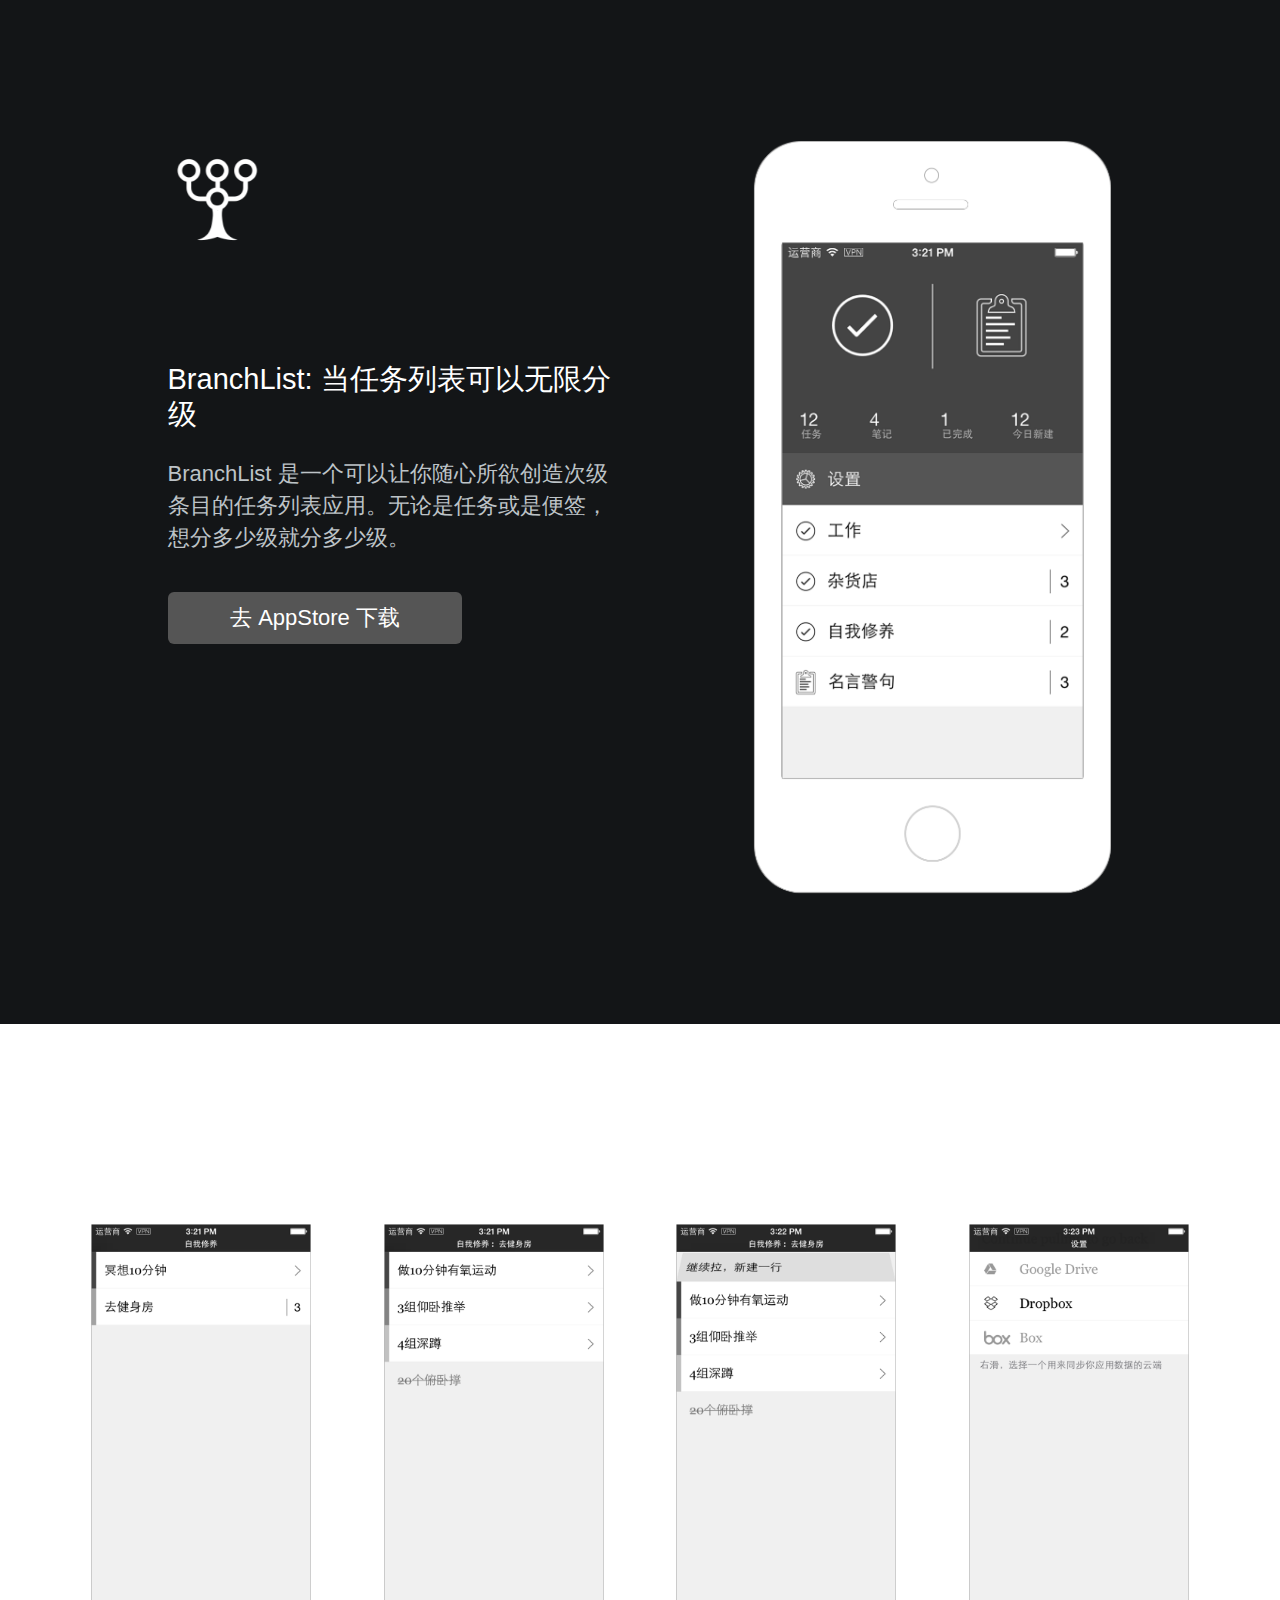
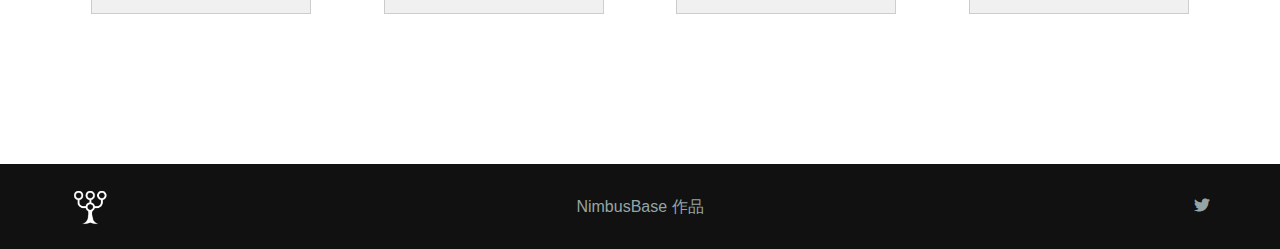
==== commit 47e96663: "Translate text and images" ====
--- a/cn/index.html
+++ b/cn/index.html
@@ -1,5 +1,5 @@
 <!DOCTYPE html>
-<html lang="en">
+<html lang="zh">
     <head>
         <meta charset="utf-8">
         <title>BranchList</title>
@@ -35,16 +35,16 @@
                     <div class="container">
                         <div class="row">
                             <div class="col-sm-5 col-sm-offset-1">
-                                <h3>BranchList: Infinite level todos</h3>
-                                <p class="lead">BranchList is a todo list and note taker that gives you the freedom of having as many levels of subtasks as possible.</p> <br>
+                                <h3>BranchList: 当任务列表可以无限分级</h3>
+                                <p class="lead">BranchList 是一个可以让你随心所欲创造次级条目的任务列表应用。无论是任务或是便签，想分多少级就分多少级。</p> <br>
                                 <div class="row">
                                     <div class="col-md-8">
-                                        <a class="btn btn-danger btn-huge" href="#">Get from Appstore</a>
+                                        <a class="btn btn-danger btn-huge" href="https://itunes.apple.com/cn/app/branchlist/id885672869?mt=8">去 AppStore 下载</a>
                                     </div>
                                 </div>
                             </div>
                             <div class="col-sm-4 col-sm-offset-1">
-                                <img src="/img/branchlist_iphone.png" class="hidden-xs" alt="">
+                                <img src="/cn/img/branchlist_iphone.png" class="hidden-xs" alt="">
                             </div>
                         </div>
                     </div>
@@ -57,42 +57,42 @@
           <div class="row features">
             <div class="col-sm-3 box-1">
               <div class="description-top">
-                <h6>Click on the right side of any task or list to go down another level; The number indicate # of subtasks</h6>
+                <h6>子一级条目的数量会显示在任务或笔记的右侧。轻按这里，即可进入下一级</h6>
                 <img src="/common-files/img/content/arrow-tl@2x.png" width="61" height="97" alt="">
               </div>
               <div class="img">
-                <img src="/img/branchlist_1.png" width="220" height="391" alt="">
-                <img src="/img/branchlist_1.png" width="220" height="391" alt="">
+                <img src="/cn/img/branchlist_1.png" width="220" height="391" alt="">
+                <img src="/cn/img/branchlist_1.png" width="220" height="391" alt="">
               </div>
             </div>
             <div class="col-sm-3 box-2">
               <div class="description-top">
-                <h6>Go down as many levels as you like</h6>
+                <h6>无限分级可以让你想怎么分就怎么分</h6>
                 <img src="/common-files/img/content/arrow-tl@2x.png" width="61" height="97" alt="">
               </div>
               <div class="img">
-                <img src="/img/branchlist_2.png" width="220" height="391" alt="">
-                <img src="/img/branchlist_2.png" width="220" height="391" alt="">
+                <img src="/cn/img/branchlist_2.png" width="220" height="391" alt="">
+                <img src="/cn/img/branchlist_2.png" width="220" height="391" alt="">
               </div>
             </div>
             <div class="col-sm-3 box-3">
               <div class="description-top">
-                <h6>Intuitive ui allowing you to pull down and pinch apart to create, and swipe to complete or delete</h6>
+                <h6>精心设计的交互：下拉或双指展开来创建新的条目；滑动来完成和删除任务</h6>
                 <img src="/common-files/img/content/arrow-tr@2x.png" width="61" height="97" alt="">
               </div>
               <div class="img">
-                <img src="/img/branchlist_3.png" width="220" height="391" alt="">
-                <img src="/img/branchlist_3.png" width="220" height="391" alt="">
+                <img src="/cn/img/branchlist_3.png" width="220" height="391" alt="">
+                <img src="/cn/img/branchlist_3.png" width="220" height="391" alt="">
               </div>
             </div>
             <div class="col-sm-3 box-4">
               <div class="description-top">
-                <h6>Sync the data on any of your personal cloud accounts!</h6>
+                <h6>通过你的个人云账户，可以在多个设备之间同步数据！</h6>
                 <img src="/common-files/img/content/arrow-tr@2x.png" width="61" height="97" alt="">
               </div>
               <div class="img">
-                <img src="/img/branchlist_4.png" width="220" height="391" alt="">
-                <img src="/img/branchlist_4.png" width="220" height="391" alt="">
+                <img src="/cn/img/branchlist_4.png" width="220" height="391" alt="">
+                <img src="/cn/img/branchlist_4.png" width="220" height="391" alt="">
               </div>
             </div>
           </div>
@@ -107,7 +107,7 @@
           </a>
           <nav>
             <ul>
-              <li class="active"><a target="_blank" href="http://nimbusbase.com">Product of NimbusBase</a>
+              <li class="active"><a target="_blank" href="http://nimbusbase.com">NimbusBase 作品</a>
               </li>
             </ul>
           </nav>
